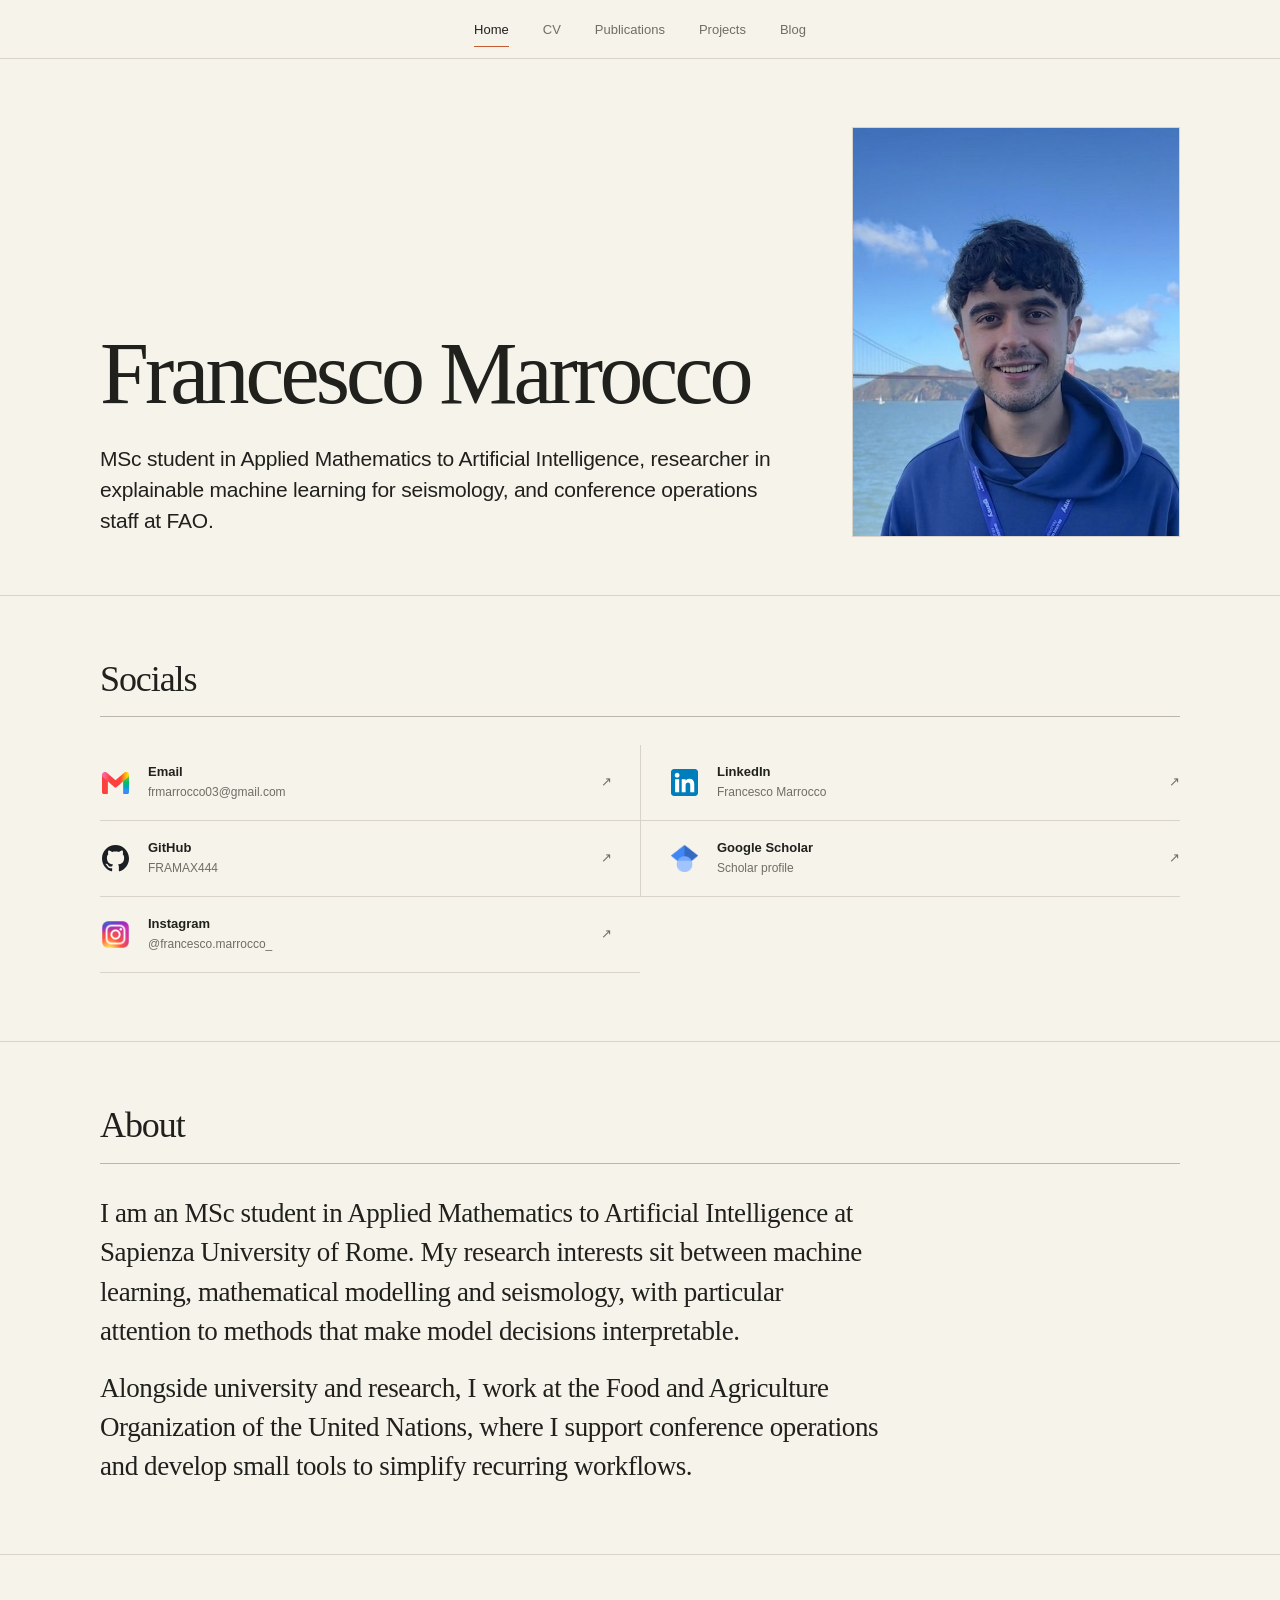
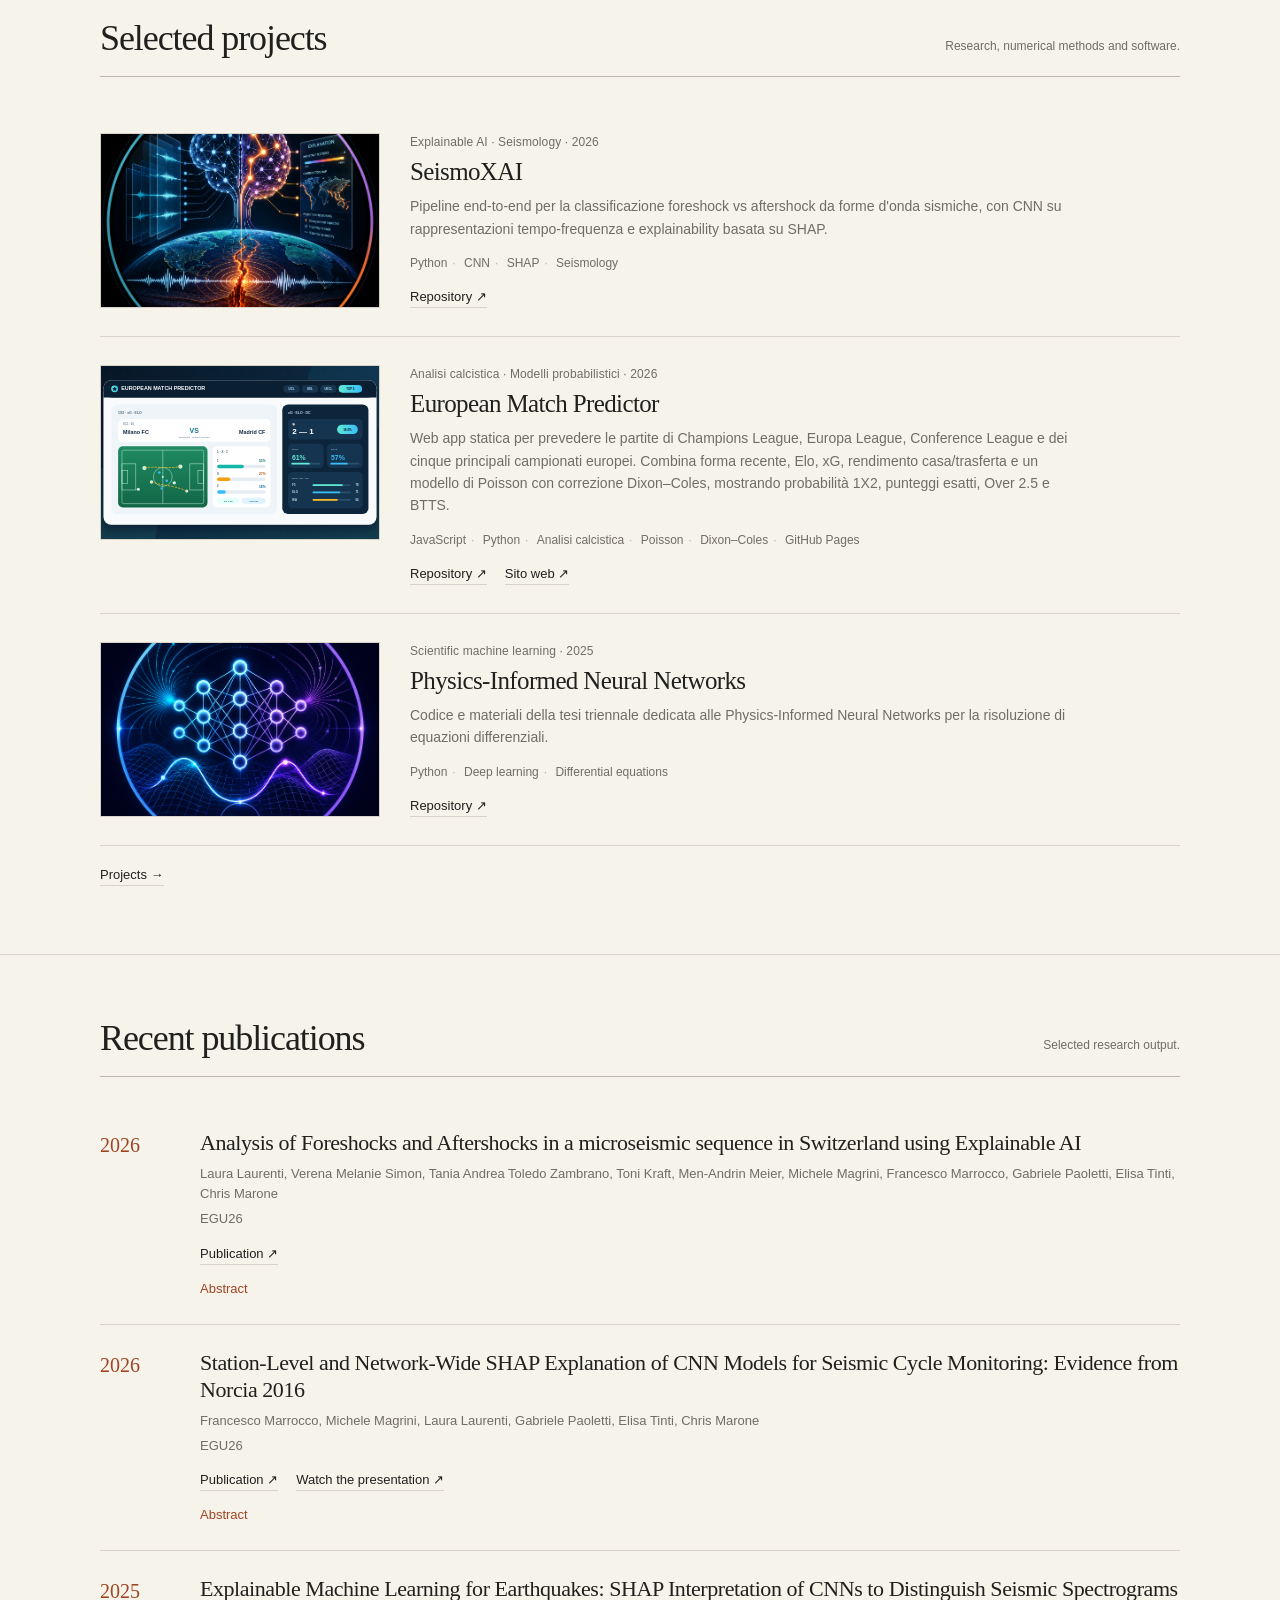
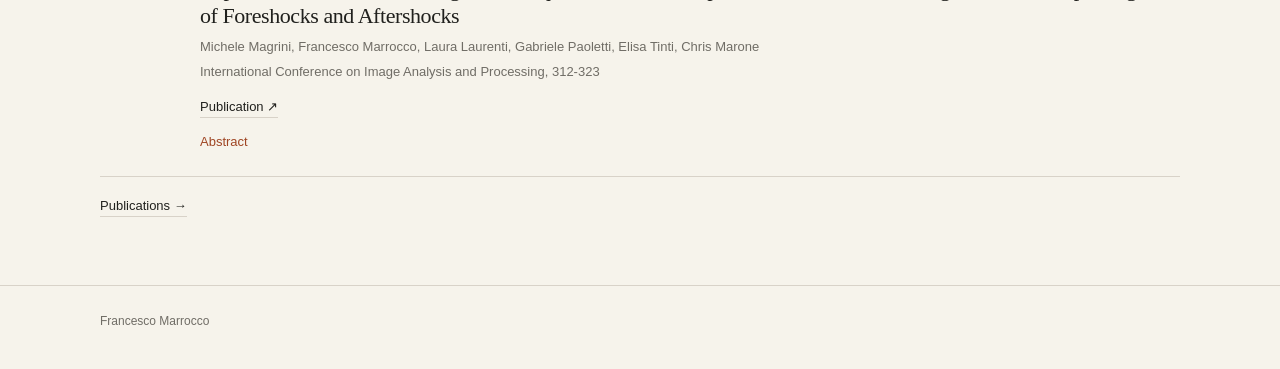
==== index.html @ abfa340c "bump portfolio assets for mobile polish" ====
<!doctype html>
<html lang="en">
<head>
  <meta charset="utf-8">
  <meta name="viewport" content="width=device-width, initial-scale=1">
  <meta name="theme-color" content="#f6f3eb">
  <meta name="color-scheme" content="light">
  <meta name="description" content="Francesco Marrocco — applied mathematics, explainable machine learning, seismology, FAO and selected work.">
  <title>Francesco Marrocco — Home</title>
  <link rel="icon" type="image/svg+xml" href="favicon.svg">
  <link rel="stylesheet" href="assets/portfolio.css?v=20260811-5">
  <script src="assets/portfolio.js?v=20260811-5" defer></script>
</head>
<body data-page="home">
  <a class="skip-link" href="#main">Skip to content</a>
  <div id="site-header"></div>
  <main id="main" class="site-main"></main>
  <div id="site-footer"></div>
  <div id="modal-root"></div>
</body>
</html>
---- assets/portfolio.css ----
:root {
  --paper: #f6f3eb;
  --paper-2: #fbf9f4;
  --ink: #20201d;
  --muted: #706d66;
  --line: #d8d2c8;
  --line-strong: #bdb6aa;
  --rust: #c65d32;
  --rust-dark: #9f4523;
  --max: 1080px;
  --narrow: 860px;
  --header: 58px;
}

* { box-sizing: border-box; }

html {
  scroll-behavior: smooth;
  -webkit-text-size-adjust: 100%;
}

body {
  margin: 0;
  min-width: 0;
  overflow-x: hidden;
  background: var(--paper);
  color: var(--ink);
  font-family: Arial, Helvetica, sans-serif;
  font-size: 16px;
  line-height: 1.6;
  -webkit-font-smoothing: antialiased;
  text-rendering: optimizeLegibility;
}

body.modal-open { overflow: hidden; }

::selection {
  background: var(--rust);
  color: #fff;
}

img {
  display: block;
  max-width: 100%;
}

a { color: inherit; }

button,
summary { font: inherit; }

button { color: inherit; }

a:focus-visible,
button:focus-visible,
summary:focus-visible {
  outline: 2px solid var(--rust);
  outline-offset: 4px;
}

.skip-link {
  position: fixed;
  left: 16px;
  top: 10px;
  z-index: 500;
  transform: translateY(-160%);
  background: var(--ink);
  color: #fff;
  padding: 8px 12px;
  text-decoration: none;
}

.skip-link:focus { transform: none; }

.container {
  width: min(var(--max), calc(100% - 48px));
  margin: 0 auto;
}

.narrow {
  width: min(var(--narrow), calc(100% - 48px));
  margin: 0 auto;
}

.site-header {
  position: sticky;
  top: 0;
  z-index: 100;
  min-height: var(--header);
  background: color-mix(in srgb, var(--paper) 95%, transparent);
  border-bottom: 1px solid var(--line);
  backdrop-filter: blur(10px);
  -webkit-backdrop-filter: blur(10px);
}

.nav-shell {
  min-height: var(--header);
  display: flex;
  align-items: center;
  justify-content: center;
}

.nav-tabs {
  display: flex;
  align-items: stretch;
  justify-content: center;
  gap: clamp(18px, 4vw, 34px);
  width: 100%;
  overflow-x: auto;
  scrollbar-width: none;
  -webkit-overflow-scrolling: touch;
  scroll-snap-type: x proximity;
}

.nav-tabs::-webkit-scrollbar { display: none; }

.nav-link {
  position: relative;
  flex: 0 0 auto;
  min-height: var(--header);
  display: flex;
  align-items: center;
  padding: 1px 0 0;
  color: var(--muted);
  text-decoration: none;
  font-size: 13px;
  line-height: 1;
  scroll-snap-align: center;
}

.nav-link::after {
  content: "";
  position: absolute;
  left: 0;
  right: 100%;
  bottom: 11px;
  height: 1px;
  background: var(--rust);
  transition: right .18s ease;
}

.nav-link:hover,
.nav-link.active { color: var(--ink); }

.nav-link:hover::after,
.nav-link.active::after { right: 0; }

.site-main { min-height: calc(100vh - var(--header)); }

.page-intro {
  padding: 56px 0 30px;
  border-bottom: 1px solid var(--line);
}

.page-intro h1,
.hero h1,
.blog-post h1 {
  margin: 0;
  font-family: Georgia, "Times New Roman", serif;
  font-weight: 400;
  letter-spacing: -.045em;
  line-height: 1;
}

.page-intro h1 { font-size: clamp(38px, 6vw, 58px); }

.page-intro p {
  margin: 12px 0 0;
  max-width: 620px;
  color: var(--muted);
  font-size: 14px;
}

.content-section {
  padding: 52px 0;
  border-bottom: 1px solid var(--line);
}

.section-head {
  margin-bottom: 24px;
}

.section-head h2,
.cv-section-head h2 {
  margin: 0;
  font-size: 15px;
  line-height: 1.3;
  font-weight: 700;
}

.section-head p {
  margin: 6px 0 0;
  max-width: 560px;
  color: var(--muted);
  font-size: 12px;
}

.hero {
  padding: 68px 0 58px;
  border-bottom: 1px solid var(--line);
}

.hero-grid {
  display: grid;
  grid-template-columns: minmax(0, 1.35fr) minmax(220px, .65fr);
  align-items: end;
  gap: 72px;
}

.hero-copy { max-width: 710px; }

.hero h1 { font-size: clamp(52px, 8vw, 88px); }

.hero-role {
  margin: 25px 0 0;
  max-width: 720px;
  color: var(--ink);
  font-size: clamp(17px, 2vw, 21px);
  line-height: 1.48;
  letter-spacing: -.01em;
}

.hero-photo-wrap {
  display: flex;
  align-items: flex-end;
  align-self: stretch;
}

.hero-photo {
  width: 100%;
  max-height: 460px;
  aspect-ratio: 4 / 5;
  object-fit: cover;
  object-position: center;
  border: 1px solid var(--line);
}

.home-section {
  padding: 64px 0 68px;
}

.home-section .section-head {
  display: grid;
  grid-template-columns: minmax(0, 1fr) auto;
  align-items: end;
  gap: 24px;
  margin-bottom: 28px;
  padding-bottom: 18px;
  border-bottom: 1px solid var(--line-strong);
}

.home-section .section-head h2 {
  font-family: Georgia, "Times New Roman", serif;
  font-size: clamp(27px, 3.5vw, 36px);
  line-height: 1.08;
  font-weight: 400;
  letter-spacing: -.03em;
}

.home-section .section-head p {
  max-width: 360px;
  margin: 0 0 2px;
  text-align: right;
  font-size: 12px;
}

.home-section .social-grid,
.home-section .project-list,
.home-section .pub-list {
  border-top: 0;
}

.social-grid {
  display: grid;
  grid-template-columns: repeat(2, minmax(0, 1fr));
  border-top: 1px solid var(--line);
}

.social-row {
  min-height: 76px;
  display: grid;
  grid-template-columns: 34px minmax(0, 1fr) auto;
  align-items: center;
  gap: 14px;
  padding: 14px 0;
  text-decoration: none;
  border-bottom: 1px solid var(--line);
}

.social-row:nth-child(odd) { padding-right: 28px; }

.social-row:nth-child(even) {
  padding-left: 28px;
  border-left: 1px solid var(--line);
}

.social-row:hover .social-copy strong,
.social-row:hover .social-arrow {
  color: var(--rust-dark);
}

.social-icon {
  width: 30px;
  height: 30px;
  display: grid;
  place-items: center;
}

.social-icon img {
  max-width: 27px;
  max-height: 27px;
  object-fit: contain;
}

.social-copy { min-width: 0; }

.social-copy strong {
  display: block;
  font-size: 13px;
  line-height: 1.25;
}

.social-copy span {
  display: block;
  margin-top: 3px;
  color: var(--muted);
  font-size: 12px;
  overflow-wrap: anywhere;
}

.social-arrow,
.external-arrow,
.cv-entry-action {
  font-family: Arial, Helvetica, sans-serif;
  font-variant-emoji: text;
}

.social-arrow {
  color: var(--muted);
  font-size: 13px;
}

.about-copy {
  max-width: 780px;
  padding-top: 2px;
}

.about-copy p {
  margin: 0 0 18px;
  font-family: Georgia, "Times New Roman", serif;
  font-size: clamp(20px, 2.45vw, 27px);
  line-height: 1.45;
  letter-spacing: -.015em;
}

.about-copy p:last-child { margin-bottom: 0; }

.project-list,
.pub-list {
  border-top: 1px solid var(--line);
}

.project-row {
  display: grid;
  grid-template-columns: 280px minmax(0, 1fr);
  gap: 30px;
  padding: 28px 0;
  border-bottom: 1px solid var(--line);
}

.project-row[hidden],
.blog-row[hidden] { display: none; }

.project-media {
  aspect-ratio: 16 / 10;
  overflow: hidden;
  background: var(--paper-2);
  border: 1px solid var(--line);
}

.project-media img {
  width: 100%;
  height: 100%;
  object-fit: cover;
  transition: transform .2s ease;
}

.project-row:hover .project-media img { transform: scale(1.012); }

.project-meta,
.cv-meta,
.modal-meta,
.blog-date,
.blog-post-meta {
  color: var(--muted);
  font-size: 12px;
  letter-spacing: .01em;
}

.project-row h3 {
  margin: 5px 0 8px;
  font-family: Georgia, "Times New Roman", serif;
  font-size: 25px;
  line-height: 1.2;
  font-weight: 400;
  letter-spacing: -.025em;
}

.project-row p {
  margin: 0;
  max-width: 660px;
  color: var(--muted);
  font-size: 14px;
}

.tag-line {
  display: flex;
  flex-wrap: wrap;
  margin-top: 14px;
  color: var(--muted);
  font-size: 12px;
}

.tag-line span + span::before {
  content: " · ";
  padding: 0 5px;
  color: var(--line-strong);
}

.row-links {
  display: flex;
  flex-wrap: wrap;
  gap: 12px 18px;
  margin-top: 15px;
}

.section-more { margin-top: 20px; }

.text-link {
  color: var(--ink);
  text-decoration: none;
  font-size: 13px;
  line-height: 1.45;
  border-bottom: 1px solid var(--line);
}

.text-link:hover {
  color: var(--rust-dark);
  border-color: var(--rust);
}

.filter-bar {
  display: flex;
  flex-wrap: wrap;
  gap: 16px;
  margin: 0 0 36px;
  padding-bottom: 12px;
  border-bottom: 1px solid var(--line);
}

.filter-btn,
.blog-filter-btn {
  border: 0;
  background: transparent;
  padding: 0 0 4px;
  color: var(--muted);
  font-size: 13px;
  cursor: pointer;
  border-bottom: 1px solid transparent;
}

.filter-btn:hover,
.filter-btn.active,
.blog-filter-btn:hover,
.blog-filter-btn.active {
  color: var(--ink);
  border-color: var(--rust);
}

.cv-page { padding: 4px 0 68px; }

.cv-section { margin-top: 46px; }

.cv-section[hidden] { display: none; }

.cv-section-head { margin-bottom: 16px; }

.cv-list { border-top: 1px solid var(--line); }

.cv-institution-group {
  position: relative;
  padding: 6px 0 2px;
  border-bottom: 1px solid var(--line);
}

.cv-institution-group:last-child { border-bottom: 0; }

.cv-institution-group + .cv-institution-group { margin-top: 13px; }

.cv-institution-group.connected::before {
  content: "";
  position: absolute;
  left: 25px;
  top: 57px;
  bottom: 28px;
  width: 1px;
  background: var(--line-strong);
  pointer-events: none;
}

.cv-entry-trigger {
  position: relative;
  z-index: 1;
  width: 100%;
  display: grid;
  grid-template-columns: 52px minmax(0, 1fr) 20px;
  gap: 20px;
  align-items: start;
  border: 0;
  background: transparent;
  padding: 17px 0 19px;
  text-align: left;
  cursor: pointer;
  border-radius: 0;
  -webkit-appearance: none;
}

.cv-entry-trigger + .cv-entry-trigger {
  border-top: 1px solid color-mix(in srgb, var(--line) 72%, transparent);
}

.cv-entry-trigger:hover {
  background: color-mix(in srgb, var(--paper-2) 70%, transparent);
}

.cv-entry-trigger:hover .cv-title,
.cv-entry-trigger:hover .cv-entry-action {
  color: var(--rust-dark);
}

.cv-marker {
  min-height: 52px;
  position: relative;
  display: grid;
  place-items: center;
}

.cv-logo,
.cv-logo-placeholder {
  position: relative;
  z-index: 2;
  width: 52px;
  height: 52px;
  background: var(--paper);
  border: 1px solid var(--line);
}

.cv-logo {
  padding: 6px;
  object-fit: contain;
}

.cv-logo-placeholder {
  display: grid;
  place-items: center;
  color: var(--muted);
  font-family: Georgia, "Times New Roman", serif;
  font-size: 18px;
}

.cv-dot {
  position: relative;
  z-index: 2;
  width: 9px;
  height: 9px;
  margin-top: 10px;
  border-radius: 50%;
  border: 2px solid var(--line-strong);
  background: var(--paper);
}

.cv-entry-copy {
  display: block;
  min-width: 0;
}

.cv-title,
.cv-org,
.cv-location,
.cv-grade,
.cv-preview {
  display: block;
}

.cv-title {
  margin-top: 3px;
  font-size: 18px;
  font-weight: 700;
  line-height: 1.25;
  letter-spacing: -.02em;
}

.cv-org {
  margin-top: 3px;
  font-size: 14px;
}

.cv-location {
  margin-top: 2px;
  color: var(--muted);
  font-size: 12px;
}

.cv-grade {
  margin-top: 5px;
  color: var(--rust-dark);
  font-size: 12px;
}

.cv-preview {
  margin-top: 10px;
  max-width: 650px;
  color: var(--muted);
  font-size: 13px;
  line-height: 1.55;
}

.cv-entry-action {
  padding-top: 21px;
  color: var(--muted);
  font-size: 13px;
}

.language-list { border-top: 1px solid var(--line); }

.language-row {
  display: grid;
  grid-template-columns: 40px minmax(0, 1fr) auto;
  gap: 16px;
  align-items: center;
  padding: 14px 0;
  border-bottom: 1px solid var(--line);
}

.language-row img {
  width: 34px;
  height: 26px;
  object-fit: cover;
  border: 1px solid var(--line);
}

.language-row strong { font-size: 14px; }

.language-row > span:last-child {
  color: var(--muted);
  font-size: 13px;
}

.modal-backdrop {
  position: fixed;
  inset: 0;
  z-index: 400;
  display: grid;
  place-items: center;
  padding: 28px;
  background: rgba(32, 32, 29, .42);
  overflow-y: auto;
  overscroll-behavior: contain;
}

.modal-sheet {
  width: min(820px, 100%);
  max-height: min(88vh, 920px);
  max-height: min(88dvh, 920px);
  overflow-y: auto;
  overscroll-behavior: contain;
  background: var(--paper);
  border: 1px solid var(--line-strong);
  box-shadow: 0 24px 70px rgba(32, 32, 29, .18);
}

.modal-header {
  position: sticky;
  top: 0;
  z-index: 2;
  display: grid;
  grid-template-columns: minmax(0, 1fr) auto;
  gap: 24px;
  padding: 26px 30px 22px;
  background: color-mix(in srgb, var(--paper) 96%, transparent);
  border-bottom: 1px solid var(--line);
  backdrop-filter: blur(8px);
  -webkit-backdrop-filter: blur(8px);
}

.modal-header h2 {
  margin: 5px 0 2px;
  font-family: Georgia, "Times New Roman", serif;
  font-size: clamp(27px, 4vw, 39px);
  font-weight: 400;
  line-height: 1.08;
  letter-spacing: -.035em;
}

.modal-header p {
  margin: 4px 0 0;
  color: var(--muted);
  font-size: 13px;
}

.modal-grade {
  display: inline-block;
  margin-top: 7px;
  color: var(--rust-dark);
  font-size: 12px;
}

.modal-close {
  width: 38px;
  height: 38px;
  border: 1px solid var(--line);
  background: transparent;
  cursor: pointer;
  font-size: 21px;
  line-height: 1;
}

.modal-close:hover {
  color: var(--rust-dark);
  border-color: var(--rust);
}

.modal-content { padding: 8px 30px 34px; }

.modal-lede {
  margin: 20px 0 0;
  font-family: Georgia, "Times New Roman", serif;
  font-size: 20px;
  line-height: 1.45;
}

.modal-block {
  padding: 22px 0;
  border-bottom: 1px solid var(--line);
}

.modal-block:last-child { border-bottom: 0; }

.modal-block h3 {
  margin: 0 0 12px;
  font-size: 13px;
}

.modal-notes {
  margin: 0;
  padding-left: 20px;
}

.modal-notes li {
  color: var(--muted);
  font-size: 14px;
}

.modal-notes li + li { margin-top: 9px; }

.honour-list { border-top: 1px solid var(--line); }

.honour-row {
  display: grid;
  grid-template-columns: minmax(0, 1fr) auto;
  gap: 18px;
  padding: 12px 0;
  border-bottom: 1px solid var(--line);
}

.honour-row strong { font-size: 13px; }

.honour-row span {
  color: var(--muted);
  font-size: 12px;
}

.honour-row p {
  margin: 5px 0 0;
  color: var(--muted);
  font-size: 13px;
}

.coursework > summary {
  cursor: pointer;
  list-style: none;
  color: var(--rust-dark);
  font-size: 13px;
}

.coursework > summary::-webkit-details-marker { display: none; }

.course-list {
  margin-top: 14px;
  border-top: 1px solid var(--line);
}

.course-row {
  display: grid;
  grid-template-columns: minmax(0, 1fr) 120px 72px;
  gap: 16px;
  padding: 10px 0;
  border-bottom: 1px solid var(--line);
  font-size: 13px;
}

.course-grade,
.course-credits {
  color: var(--muted);
  text-align: right;
}

.course-repos {
  grid-column: 1 / -1;
  display: flex;
  flex-wrap: wrap;
  gap: 10px;
}

.cv-gallery {
  display: grid;
  grid-template-columns: repeat(4, minmax(0, 1fr));
  gap: 8px;
}

.cv-gallery a {
  aspect-ratio: 4 / 3;
  overflow: hidden;
  border: 1px solid var(--line);
}

.cv-gallery img {
  width: 100%;
  height: 100%;
  object-fit: cover;
}

.pub-row {
  display: grid;
  grid-template-columns: 76px minmax(0, 1fr);
  gap: 24px;
  padding: 24px 0;
  border-bottom: 1px solid var(--line);
}

.pub-year {
  color: var(--rust-dark);
  font-family: Georgia, "Times New Roman", serif;
  font-size: 20px;
}

.pub-row h3 {
  margin: 0 0 8px;
  font-family: Georgia, "Times New Roman", serif;
  font-size: 22px;
  font-weight: 400;
  line-height: 1.23;
  letter-spacing: -.02em;
}

.pub-authors,
.pub-venue {
  color: var(--muted);
  font-size: 13px;
}

.pub-venue { margin-top: 4px; }

.pub-details { margin-top: 14px; }

.pub-details summary {
  cursor: pointer;
  list-style: none;
  color: var(--rust-dark);
  font-size: 13px;
}

.pub-details summary::-webkit-details-marker { display: none; }

.pub-details p {
  margin: 12px 0 0;
  max-width: 760px;
  color: var(--muted);
  font-size: 14px;
  white-space: pre-line;
}

.blog-index { padding: 42px 0 68px; }

.blog-layout {
  display: grid;
  grid-template-columns: 170px minmax(0, 1fr);
  gap: 54px;
  align-items: start;
}

.blog-filter {
  position: sticky;
  top: calc(var(--header) + 24px);
  display: flex;
  flex-direction: column;
  align-items: flex-start;
  gap: 9px;
}

.blog-filter-title {
  margin-bottom: 6px;
  font-size: 12px;
  font-weight: 700;
}

.blog-list { border-top: 1px solid var(--line); }

.blog-row { border-bottom: 1px solid var(--line); }

.blog-row-link {
  display: grid;
  grid-template-columns: 120px minmax(0, 1fr);
  gap: 24px;
  padding: 24px 0 26px;
  text-decoration: none;
}

.blog-row-link:hover h2,
.blog-row-link:hover .blog-read {
  color: var(--rust-dark);
}

.blog-tags {
  display: flex;
  flex-wrap: wrap;
  gap: 6px 11px;
  margin-bottom: 7px;
  color: var(--rust-dark);
  font-size: 11px;
  text-transform: uppercase;
  letter-spacing: .055em;
}

.blog-row h2 {
  margin: 0;
  font-family: Georgia, "Times New Roman", serif;
  font-size: clamp(23px, 3vw, 30px);
  font-weight: 400;
  line-height: 1.2;
  letter-spacing: -.025em;
}

.blog-row p {
  margin: 10px 0 0;
  max-width: 670px;
  color: var(--muted);
  font-size: 14px;
}

.blog-read {
  display: inline-block;
  margin-top: 13px;
  font-size: 12px;
}

.blog-post { padding: 54px 0 78px; }

.blog-back {
  display: inline-block;
  margin-bottom: 42px;
}

.blog-post-meta { margin-bottom: 8px; }

.blog-post h1 {
  max-width: 780px;
  font-size: clamp(42px, 7vw, 66px);
}

.blog-post-lede {
  margin: 22px 0 0;
  max-width: 720px;
  color: var(--muted);
  font-family: Georgia, "Times New Roman", serif;
  font-size: clamp(19px, 2.4vw, 25px);
  line-height: 1.48;
}

.blog-body {
  max-width: 700px;
  margin-top: 42px;
}

.blog-body p {
  margin: 0 0 20px;
  font-size: 16px;
  line-height: 1.72;
}

.blog-body h2 {
  margin: 40px 0 14px;
  font-size: 18px;
  line-height: 1.3;
}

.blog-body blockquote {
  margin: 28px 0;
  padding-left: 18px;
  border-left: 2px solid var(--rust);
  color: var(--muted);
  font-family: Georgia, "Times New Roman", serif;
  font-size: 19px;
}

.blog-body figure { margin: 34px 0; }

.blog-body figure img {
  width: 100%;
  border: 1px solid var(--line);
}

.blog-body figcaption {
  margin-top: 7px;
  color: var(--muted);
  font-size: 12px;
}

.post-link {
  display: flex;
  flex-direction: column;
  gap: 5px;
  padding: 16px 0;
  border-block: 1px solid var(--line);
}

.post-link > span {
  color: var(--muted);
  font-size: 12px;
}

.site-footer {
  padding: 26px 0 calc(38px + env(safe-area-inset-bottom));
}

.footer-row {
  color: var(--muted);
  font-size: 12px;
}

.empty-state {
  padding: 48px 0;
  color: var(--muted);
  font-size: 14px;
}

@media (max-width: 800px) {
  :root { --header: 56px; }

  .container,
  .narrow {
    width: min(100% - 32px, var(--max));
  }

  .nav-shell { width: 100%; }

  .nav-tabs {
    justify-content: flex-start;
    gap: 24px;
    padding-left: max(16px, env(safe-area-inset-left));
    padding-right: max(16px, env(safe-area-inset-right));
    scroll-padding-inline: 16px;
  }

  .hero { padding: 48px 0 40px; }

  .hero-grid {
    grid-template-columns: 1fr;
    gap: 34px;
  }

  .hero-copy { max-width: 760px; }

  .hero-photo-wrap { width: min(100%, 300px); }

  .content-section { padding: 42px 0; }

  .home-section { padding: 48px 0 52px; }

  .home-section .section-head {
    grid-template-columns: 1fr;
    gap: 7px;
    margin-bottom: 24px;
    padding-bottom: 15px;
  }

  .home-section .section-head p { text-align: left; }

  .social-grid { grid-template-columns: 1fr; }

  .social-row:nth-child(odd),
  .social-row:nth-child(even) {
    padding-left: 0;
    padding-right: 0;
    border-left: 0;
  }

  .project-row {
    grid-template-columns: 1fr;
    gap: 18px;
  }

  .project-media { width: min(100%, 480px); }

  .blog-layout {
    grid-template-columns: 1fr;
    gap: 26px;
  }

  .blog-filter {
    position: static;
    display: flex;
    flex-direction: row;
    flex-wrap: nowrap;
    align-items: center;
    gap: 10px;
    width: 100%;
    overflow-x: auto;
    padding: 0 0 12px;
    border-bottom: 1px solid var(--line);
    scrollbar-width: none;
    -webkit-overflow-scrolling: touch;
  }

  .blog-filter::-webkit-scrollbar { display: none; }

  .blog-filter-title {
    flex: 0 0 auto;
    margin: 0 6px 0 0;
  }

  .blog-filter-btn {
    flex: 0 0 auto;
    min-height: 36px;
    padding: 7px 0 4px;
  }

  .blog-row-link { grid-template-columns: 100px minmax(0, 1fr); }

  .page-intro { padding: 42px 0 25px; }
}

@media (max-width: 560px) {
  .container,
  .narrow {
    width: calc(100% - 28px);
  }

  .nav-tabs { gap: 22px; }

  .nav-link {
    min-height: 54px;
    font-size: 12px;
  }

  .nav-link::after { bottom: 9px; }

  .hero { padding: 40px 0 36px; }

  .hero h1 {
    font-size: clamp(44px, 14vw, 52px);
    line-height: .96;
  }

  .hero-role {
    margin-top: 20px;
    font-size: 17px;
    line-height: 1.5;
  }

  .hero-photo-wrap { width: min(76vw, 270px); }

  .home-section { padding: 44px 0 48px; }

  .home-section .section-head {
    margin-bottom: 21px;
    padding-bottom: 13px;
  }

  .home-section .section-head h2 { font-size: 28px; }

  .home-section .section-head p {
    font-size: 12px;
    line-height: 1.45;
  }

  .social-row {
    min-height: 70px;
    grid-template-columns: 32px minmax(0, 1fr) 18px;
    gap: 12px;
  }

  .social-icon {
    width: 28px;
    height: 28px;
  }

  .social-icon img {
    max-width: 25px;
    max-height: 25px;
  }

  .social-copy strong { font-size: 14px; }

  .social-copy span {
    font-size: 12px;
    line-height: 1.35;
  }

  .social-arrow,
  .external-arrow,
  .cv-entry-action {
    font-family: Arial, Helvetica, sans-serif !important;
    font-variant-emoji: text;
  }

  .about-copy p {
    font-size: 20px;
    line-height: 1.48;
  }

  .page-intro h1 { font-size: 38px; }

  .page-intro p {
    font-size: 13px;
    line-height: 1.5;
  }

  .filter-bar {
    flex-wrap: nowrap;
    gap: 18px;
    overflow-x: auto;
    margin-bottom: 28px;
    padding: 0 0 11px;
    scrollbar-width: none;
    -webkit-overflow-scrolling: touch;
  }

  .filter-bar::-webkit-scrollbar { display: none; }

  .filter-btn {
    flex: 0 0 auto;
    min-height: 36px;
    display: inline-flex;
    align-items: center;
    padding: 6px 0 3px;
  }

  .project-row { padding: 24px 0 27px; }

  .project-media {
    width: 100%;
    max-width: none;
  }

  .project-row h3 { font-size: 23px; }

  .project-row p {
    font-size: 13.5px;
    line-height: 1.6;
  }

  .row-links { gap: 10px 16px; }

  .text-link { font-size: 13px; }

  .cv-section { margin-top: 40px; }

  .cv-section-head h2 { font-size: 16px; }

  .cv-institution-group + .cv-institution-group { margin-top: 10px; }

  .cv-institution-group.connected::before {
    left: 19px;
    top: 50px;
    bottom: 25px;
  }

  .cv-entry-trigger {
    grid-template-columns: 40px minmax(0, 1fr) 16px;
    gap: 14px;
    padding: 15px 0 17px;
  }

  .cv-logo,
  .cv-logo-placeholder {
    width: 40px;
    height: 40px;
  }

  .cv-marker { min-height: 40px; }

  .cv-dot { margin-top: 7px; }

  .cv-title {
    font-size: 16px;
    line-height: 1.3;
  }

  .cv-org { font-size: 13px; }

  .cv-preview {
    margin-top: 8px;
    font-size: 12.5px;
    line-height: 1.5;
    display: -webkit-box;
    -webkit-box-orient: vertical;
    -webkit-line-clamp: 2;
    overflow: hidden;
  }

  .cv-entry-action { padding-top: 17px; }

  .language-row {
    grid-template-columns: 36px minmax(0, 1fr);
    gap: 13px;
  }

  .language-row > span:last-child {
    grid-column: 2;
    margin-top: -5px;
  }

  .modal-backdrop {
    padding: 0;
    align-items: end;
  }

  .modal-sheet {
    width: 100%;
    max-height: 94vh;
    max-height: 94dvh;
    border-left: 0;
    border-right: 0;
    border-bottom: 0;
    box-shadow: 0 -16px 50px rgba(32, 32, 29, .16);
  }

  .modal-header {
    gap: 14px;
    padding: 20px 18px 16px;
  }

  .modal-header h2 { font-size: 29px; }

  .modal-close {
    width: 40px;
    height: 40px;
  }

  .modal-content {
    padding: 4px 18px calc(28px + env(safe-area-inset-bottom));
  }

  .modal-lede { font-size: 18px; }

  .honour-row {
    grid-template-columns: 1fr;
    gap: 3px;
  }

  .course-row {
    grid-template-columns: minmax(0, 1fr) auto;
    gap: 12px;
  }

  .course-credits { display: none; }

  .cv-gallery { grid-template-columns: repeat(2, minmax(0, 1fr)); }

  .pub-row {
    grid-template-columns: 1fr;
    gap: 6px;
    padding: 22px 0 25px;
  }

  .pub-year { font-size: 17px; }

  .pub-row h3 {
    font-size: 21px;
    line-height: 1.28;
  }

  .pub-authors,
  .pub-venue {
    font-size: 12.5px;
    line-height: 1.5;
  }

  .pub-details p {
    font-size: 13.5px;
    line-height: 1.65;
  }

  .blog-index { padding: 30px 0 58px; }

  .blog-layout { gap: 20px; }

  .blog-filter {
    margin-left: -14px;
    width: calc(100% + 28px);
    padding-left: 14px;
    padding-right: 14px;
  }

  .blog-row-link {
    grid-template-columns: 1fr;
    gap: 7px;
    padding: 22px 0 25px;
  }

  .blog-date { font-size: 12px; }

  .blog-tags { margin-bottom: 5px; }

  .blog-row h2 {
    font-size: 25px;
    line-height: 1.2;
  }

  .blog-row p {
    margin-top: 9px;
    font-size: 13.5px;
    line-height: 1.6;
  }

  .blog-read {
    margin-top: 12px;
    font-size: 12.5px;
  }

  .blog-post {
    padding: 38px 0 calc(68px + env(safe-area-inset-bottom));
  }

  .blog-back { margin-bottom: 30px; }

  .blog-post h1 {
    font-size: 39px;
    line-height: 1.02;
  }

  .blog-post-lede {
    margin-top: 18px;
    font-size: 19px;
    line-height: 1.5;
  }

  .blog-body { margin-top: 34px; }

  .blog-body p {
    font-size: 16px;
    line-height: 1.74;
  }

  .blog-body h2 {
    margin-top: 34px;
    font-size: 19px;
  }

  .site-footer { padding-top: 24px; }
}

@media (max-width: 380px) {
  .nav-tabs { gap: 19px; }
  .nav-link { font-size: 11.5px; }
  .hero h1 { font-size: 43px; }
  .home-section .section-head h2 { font-size: 26px; }
  .blog-post h1 { font-size: 36px; }
}

@media (hover: none) {
  .project-row:hover .project-media img { transform: none; }
  .cv-entry-trigger:hover { background: transparent; }
}

@media (prefers-reduced-motion: reduce) {
  *,
  *::before,
  *::after {
    scroll-behavior: auto !important;
    transition: none !important;
  }
}
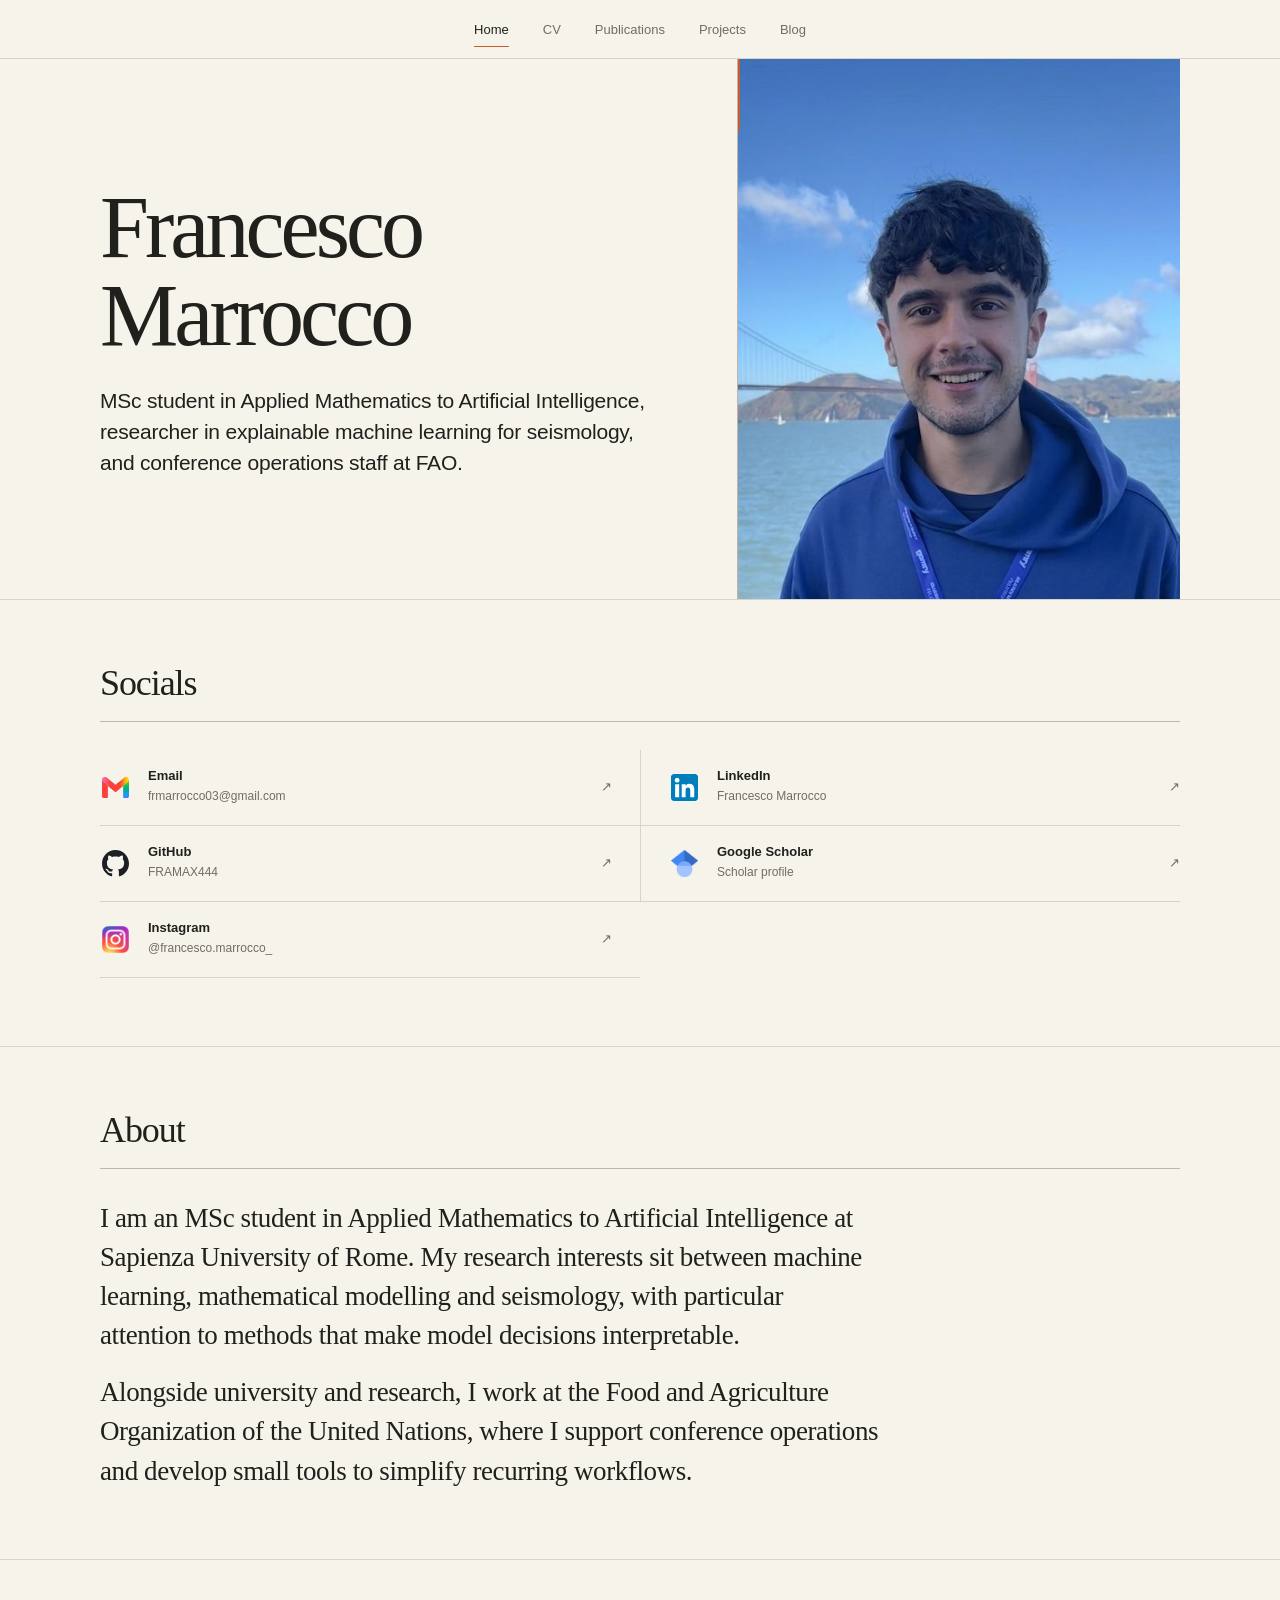
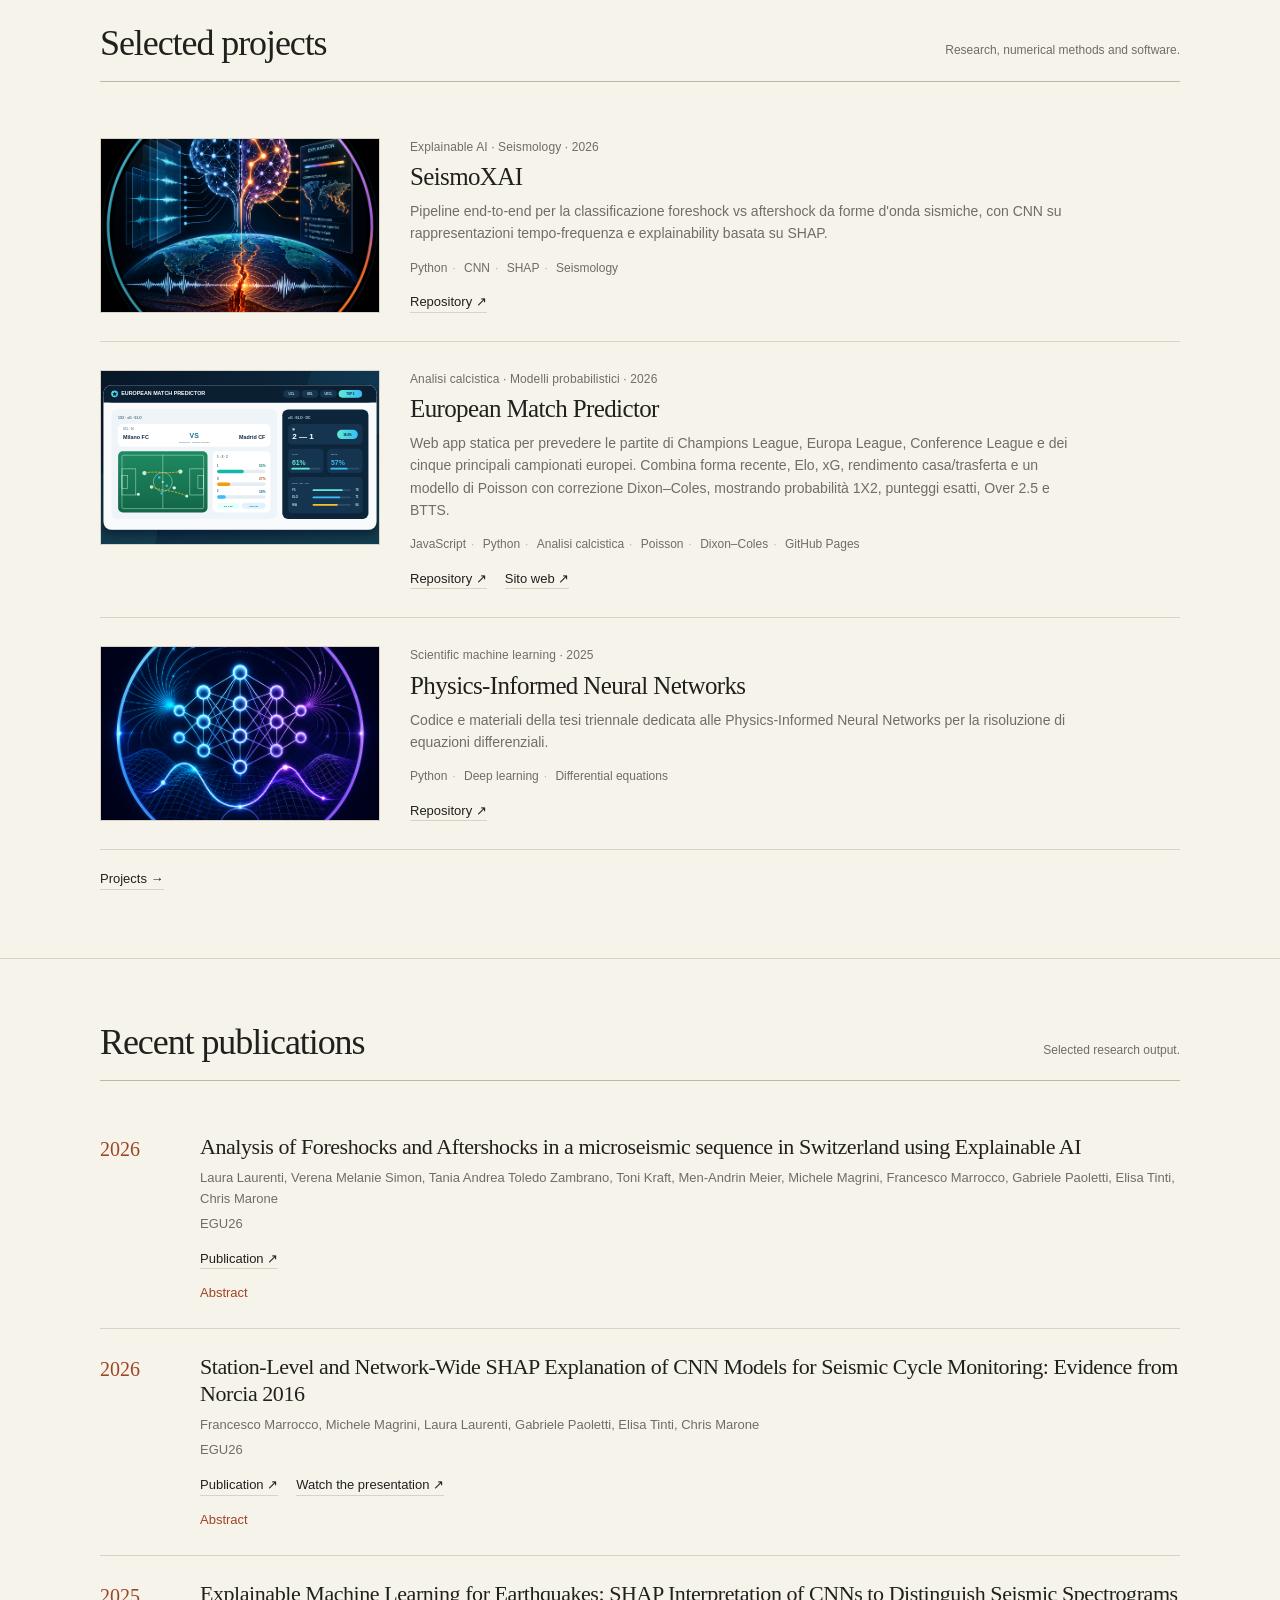
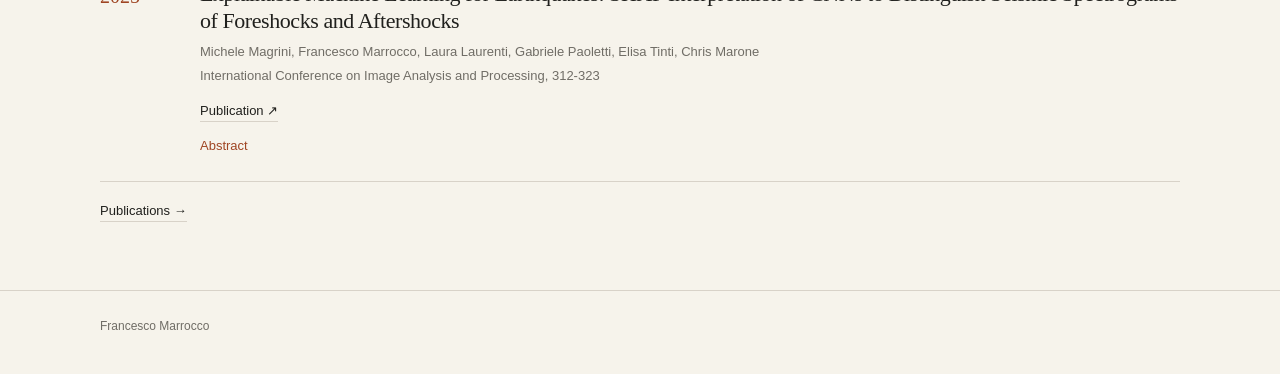
==== commit 0b0ce67c: "activate integrated home portrait layout" ====
--- a/index.html
+++ b/index.html
@@ -9,6 +9,7 @@
   <title>Francesco Marrocco — Home</title>
   <link rel="icon" type="image/svg+xml" href="favicon.svg">
   <link rel="stylesheet" href="assets/portfolio.css?v=20260811-5">
+  <link rel="stylesheet" href="assets/home-portrait.css?v=20260811-1">
   <script src="assets/portfolio.js?v=20260811-5" defer></script>
 </head>
 <body data-page="home">
--- a/assets/home-portrait.css
+++ b/assets/home-portrait.css
@@ -0,0 +1,92 @@
+/* Home-only hero composition: make the portrait part of the layout, not a floating card. */
+
+.hero {
+  padding: 0;
+}
+
+.hero-grid {
+  min-height: 540px;
+  grid-template-columns: minmax(0, 1.18fr) minmax(300px, .82fr);
+  align-items: stretch;
+  gap: 0;
+}
+
+.hero-copy {
+  display: flex;
+  flex-direction: column;
+  justify-content: center;
+  max-width: none;
+  padding: 78px 70px 74px 0;
+}
+
+.hero-photo-wrap {
+  position: relative;
+  align-self: stretch;
+  display: block;
+  min-height: 540px;
+  overflow: hidden;
+  border-left: 1px solid var(--line-strong);
+  background: var(--paper-2);
+}
+
+.hero-photo-wrap::before {
+  content: "";
+  position: absolute;
+  z-index: 2;
+  left: -1px;
+  top: 0;
+  width: 3px;
+  height: 72px;
+  background: var(--rust);
+}
+
+.hero-photo {
+  width: 100%;
+  height: 100%;
+  max-height: none;
+  aspect-ratio: auto;
+  object-fit: cover;
+  object-position: center 24%;
+  border: 0;
+}
+
+@media (max-width: 800px) {
+  .hero-grid {
+    min-height: 0;
+    grid-template-columns: 1fr;
+  }
+
+  .hero-copy {
+    padding: 48px 0 40px;
+  }
+
+  .hero-photo-wrap {
+    width: 100%;
+    min-height: 0;
+    aspect-ratio: 5 / 4;
+    border-left: 0;
+    border-top: 1px solid var(--line-strong);
+  }
+
+  .hero-photo-wrap::before {
+    left: 0;
+    top: -1px;
+    width: 72px;
+    height: 3px;
+  }
+
+  .hero-photo {
+    object-position: center 22%;
+  }
+}
+
+@media (max-width: 560px) {
+  .hero-copy {
+    padding: 40px 0 34px;
+  }
+
+  .hero-photo-wrap {
+    width: 100%;
+    aspect-ratio: 4 / 3;
+  }
+}
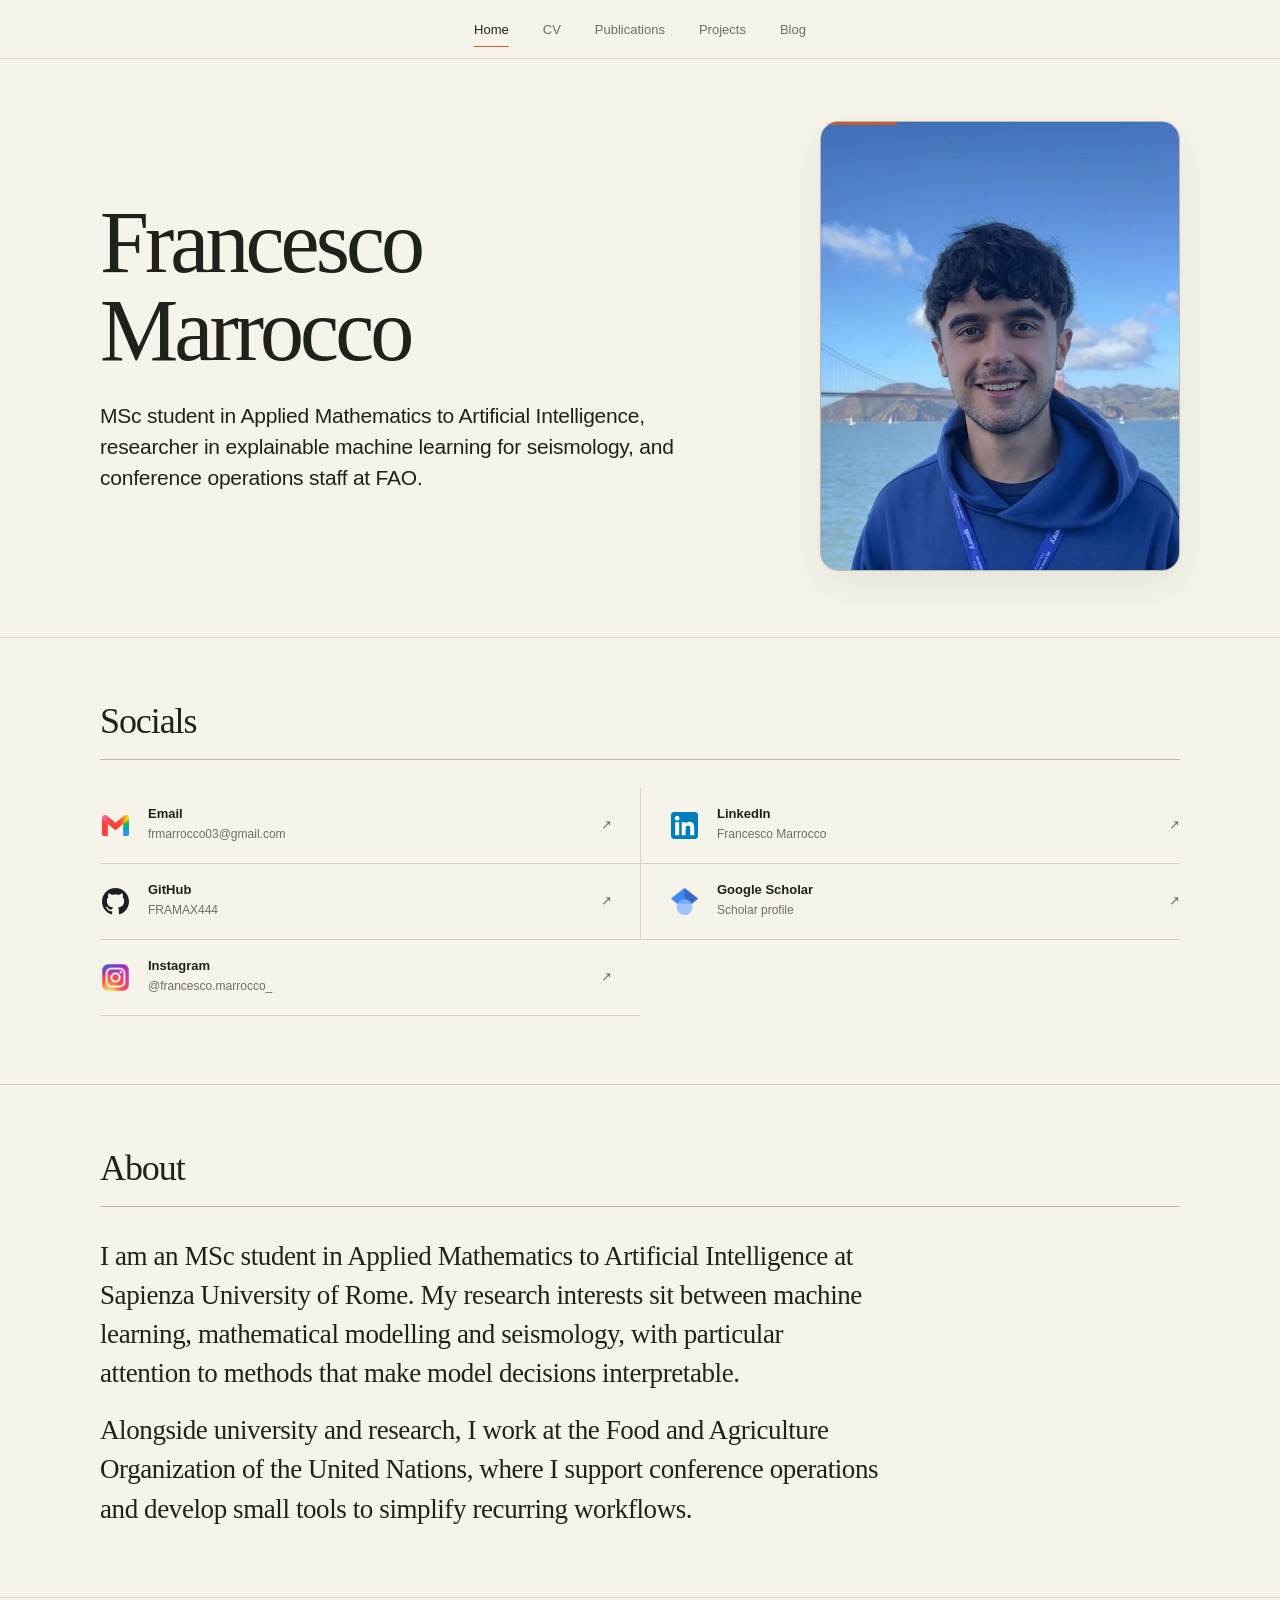
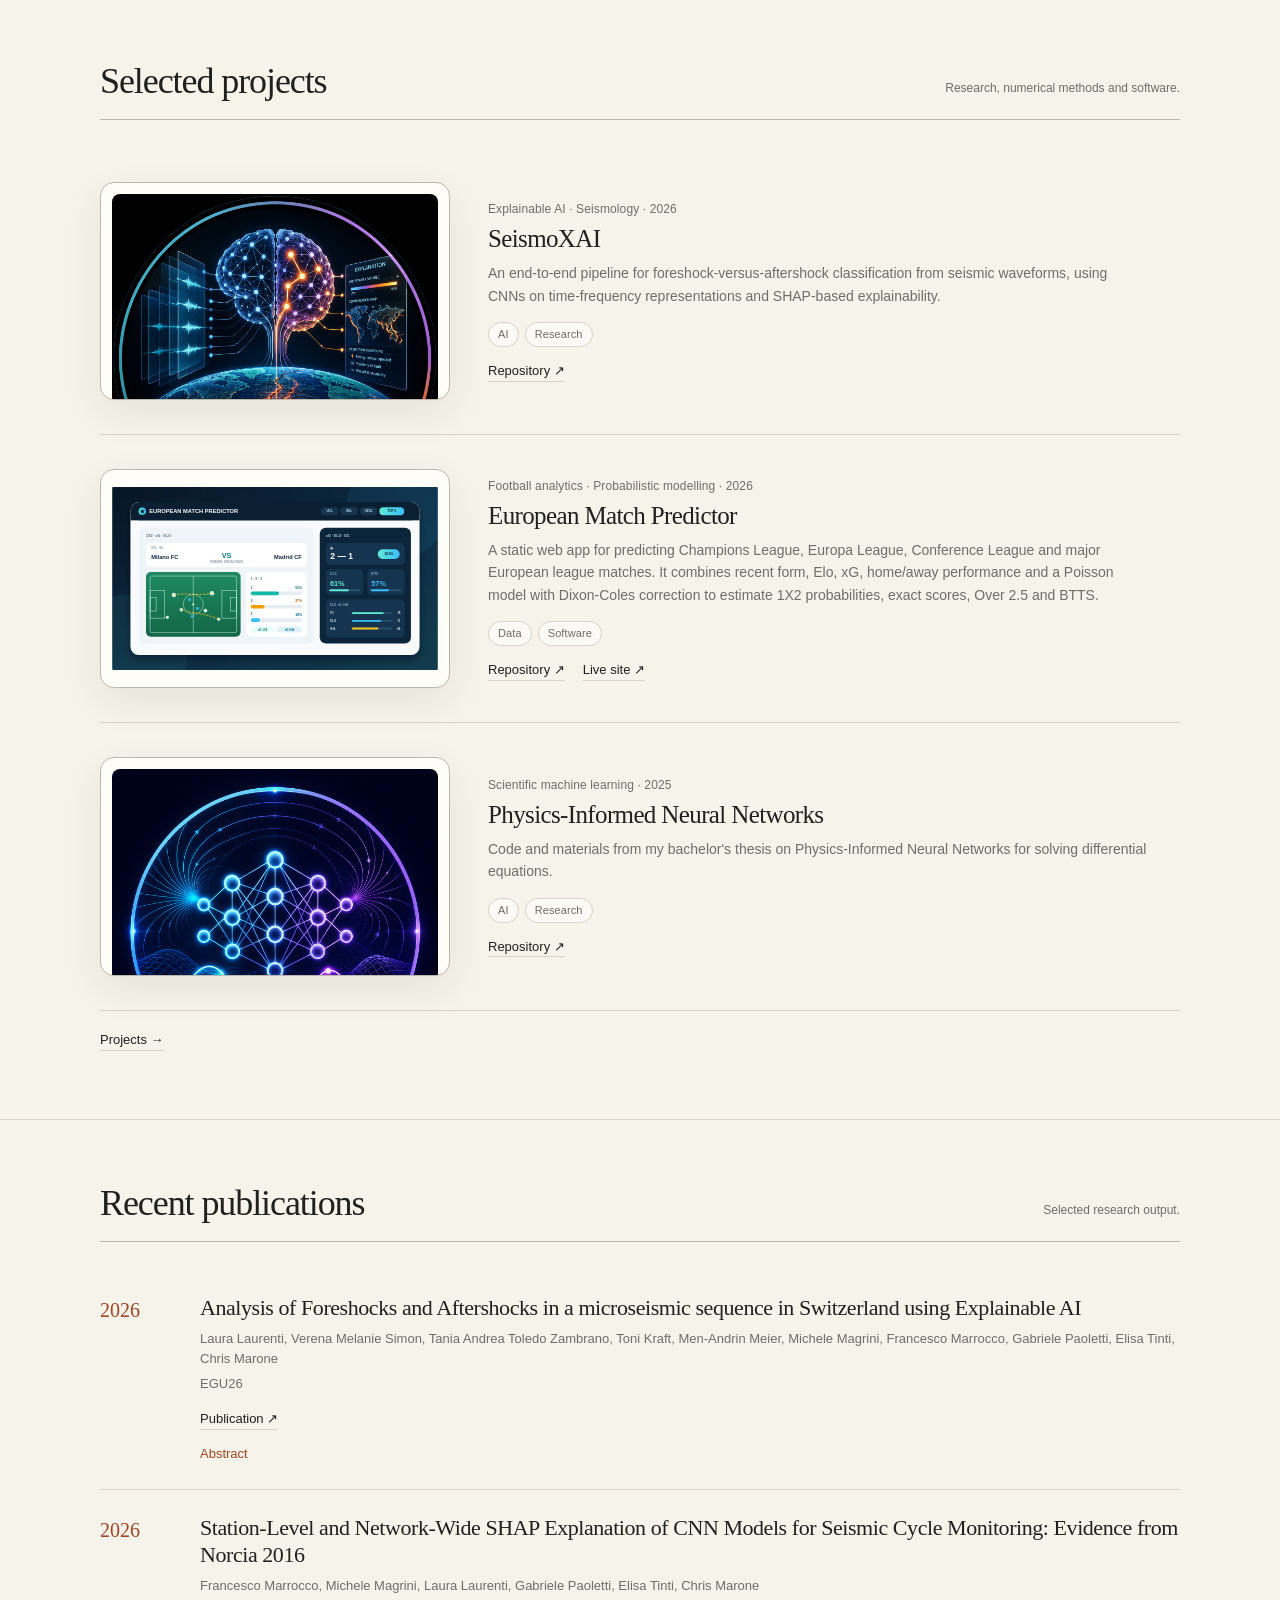
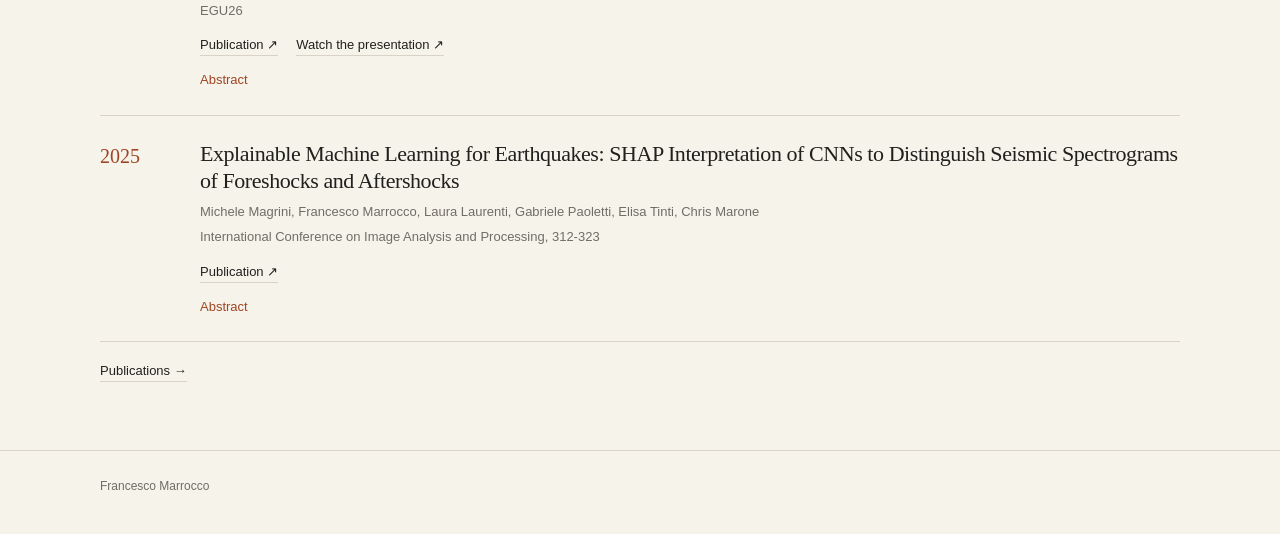
==== commit d3f9b800: "Load visual refresh on home" ====
--- a/index.html
+++ b/index.html
@@ -10,6 +10,7 @@
   <link rel="icon" type="image/svg+xml" href="favicon.svg">
   <link rel="stylesheet" href="assets/portfolio.css?v=20260811-5">
   <link rel="stylesheet" href="assets/home-portrait.css?v=20260811-1">
+  <link rel="stylesheet" href="assets/visual-refresh.css?v=20260812-1">
   <script src="assets/portfolio.js?v=20260811-5" defer></script>
 </head>
 <body data-page="home">
@@ -19,4 +20,4 @@
   <div id="site-footer"></div>
   <div id="modal-root"></div>
 </body>
-</html>
+</html>
--- a/assets/visual-refresh.css
+++ b/assets/visual-refresh.css
@@ -0,0 +1,273 @@
+/* Visual refresh: clearer image treatment and a shared tag language across the site. */
+
+:root {
+  --preview-surface: #fffdf8;
+  --preview-shadow: 0 14px 38px rgba(32, 32, 29, .08);
+  --preview-shadow-hover: 0 18px 46px rgba(32, 32, 29, .12);
+}
+
+/* Home portrait: keep the image present, but avoid the oversized full-bleed crop. */
+.hero {
+  padding: 62px 0 66px;
+}
+
+.hero-grid {
+  min-height: 0;
+  grid-template-columns: minmax(0, 1.2fr) minmax(280px, 360px);
+  align-items: center;
+  gap: clamp(42px, 7vw, 92px);
+}
+
+.hero-copy {
+  max-width: 720px;
+  padding: 0;
+}
+
+.hero-photo-wrap {
+  position: relative;
+  align-self: auto;
+  display: block;
+  width: 100%;
+  min-height: 0;
+  aspect-ratio: 4 / 5;
+  overflow: hidden;
+  border: 1px solid var(--line-strong);
+  border-radius: 18px;
+  background: var(--preview-surface);
+  box-shadow: var(--preview-shadow);
+}
+
+.hero-photo-wrap::before {
+  content: "";
+  position: absolute;
+  z-index: 2;
+  top: 0;
+  left: 0;
+  width: 76px;
+  height: 3px;
+  background: var(--rust);
+}
+
+.hero-photo {
+  width: 100%;
+  height: 100%;
+  max-height: none;
+  aspect-ratio: auto;
+  object-fit: cover;
+  object-position: center 22%;
+  border: 0;
+}
+
+/* Project imagery: show the whole screenshot/artwork instead of cropping it. */
+.project-row {
+  grid-template-columns: minmax(300px, 350px) minmax(0, 1fr);
+  gap: 38px;
+  align-items: center;
+  padding: 34px 0;
+}
+
+.project-media {
+  width: 100%;
+  aspect-ratio: 16 / 10;
+  display: grid;
+  place-items: center;
+  overflow: hidden;
+  padding: 11px;
+  border: 1px solid var(--line-strong);
+  border-radius: 14px;
+  background: var(--preview-surface);
+  box-shadow: var(--preview-shadow);
+  transition: transform .2s ease, box-shadow .2s ease, border-color .2s ease;
+}
+
+.project-media img {
+  width: 100%;
+  height: 100%;
+  object-fit: contain;
+  border-radius: 8px;
+  transition: none;
+}
+
+.project-row:hover .project-media {
+  transform: translateY(-2px);
+  border-color: color-mix(in srgb, var(--rust) 38%, var(--line-strong));
+  box-shadow: var(--preview-shadow-hover);
+}
+
+.project-row:hover .project-media img {
+  transform: none;
+}
+
+/* Shared tag treatment for projects and blog posts. */
+.tag-line,
+.blog-tags {
+  display: flex;
+  flex-wrap: wrap;
+  gap: 6px;
+  color: var(--muted);
+  font-size: 11px;
+}
+
+.tag-line {
+  margin-top: 15px;
+}
+
+.blog-tags {
+  margin-bottom: 9px;
+  text-transform: none;
+  letter-spacing: 0;
+}
+
+.tag-line span,
+.blog-tags span {
+  display: inline-flex;
+  align-items: center;
+  min-height: 25px;
+  padding: 4px 9px 3px;
+  border: 1px solid var(--line);
+  border-radius: 999px;
+  background: color-mix(in srgb, var(--paper-2) 86%, white 14%);
+  color: var(--muted);
+  font-size: 11px;
+  line-height: 1.2;
+  letter-spacing: .01em;
+  text-transform: none;
+}
+
+.tag-line span + span::before {
+  content: none;
+  padding: 0;
+}
+
+/* Filters echo the same compact taxonomy without looking like another navigation bar. */
+.filter-bar {
+  gap: 8px;
+  padding-bottom: 16px;
+}
+
+.filter-btn,
+.blog-filter-btn {
+  min-height: 31px;
+  padding: 6px 10px 5px;
+  border: 1px solid transparent;
+  border-radius: 999px;
+}
+
+.filter-btn:hover,
+.filter-btn.active,
+.blog-filter-btn:hover,
+.blog-filter-btn.active {
+  border-color: var(--line-strong);
+  background: var(--paper-2);
+}
+
+/* Other image collections receive the same softer frame. */
+.cv-gallery {
+  gap: 12px;
+}
+
+.cv-gallery a,
+.blog-body figure img {
+  overflow: hidden;
+  border-color: var(--line-strong);
+  border-radius: 10px;
+  background: var(--preview-surface);
+  box-shadow: 0 8px 24px rgba(32, 32, 29, .06);
+}
+
+@media (max-width: 800px) {
+  .hero {
+    padding: 46px 0 50px;
+  }
+
+  .hero-grid {
+    grid-template-columns: 1fr;
+    gap: 30px;
+  }
+
+  .hero-copy {
+    padding: 0;
+  }
+
+  .hero-photo-wrap {
+    width: min(100%, 360px);
+    aspect-ratio: 4 / 5;
+    margin: 0 auto;
+    border-top: 1px solid var(--line-strong);
+    border-left: 1px solid var(--line-strong);
+  }
+
+  .hero-photo-wrap::before {
+    top: 0;
+    left: 0;
+    width: 68px;
+    height: 3px;
+  }
+
+  .project-row {
+    grid-template-columns: 1fr;
+    gap: 21px;
+    padding: 28px 0 31px;
+  }
+
+  .project-media {
+    width: 100%;
+    max-width: 620px;
+    aspect-ratio: 16 / 10;
+  }
+}
+
+@media (max-width: 560px) {
+  .hero {
+    padding: 40px 0 44px;
+  }
+
+  .hero-grid {
+    gap: 26px;
+  }
+
+  .hero-photo-wrap {
+    width: min(84vw, 330px);
+    border-radius: 15px;
+  }
+
+  .project-row {
+    padding: 25px 0 28px;
+  }
+
+  .project-media {
+    max-width: none;
+    padding: 8px;
+    border-radius: 12px;
+    box-shadow: 0 10px 28px rgba(32, 32, 29, .07);
+  }
+
+  .project-media img {
+    border-radius: 7px;
+  }
+
+  .tag-line,
+  .blog-tags {
+    gap: 5px;
+  }
+
+  .tag-line span,
+  .blog-tags span {
+    min-height: 24px;
+    padding: 4px 8px 3px;
+    font-size: 10.5px;
+  }
+
+  .filter-btn,
+  .blog-filter-btn {
+    min-height: 34px;
+    padding: 7px 10px 6px;
+  }
+}
+
+@media (hover: none) {
+  .project-row:hover .project-media {
+    transform: none;
+    box-shadow: var(--preview-shadow);
+  }
+}
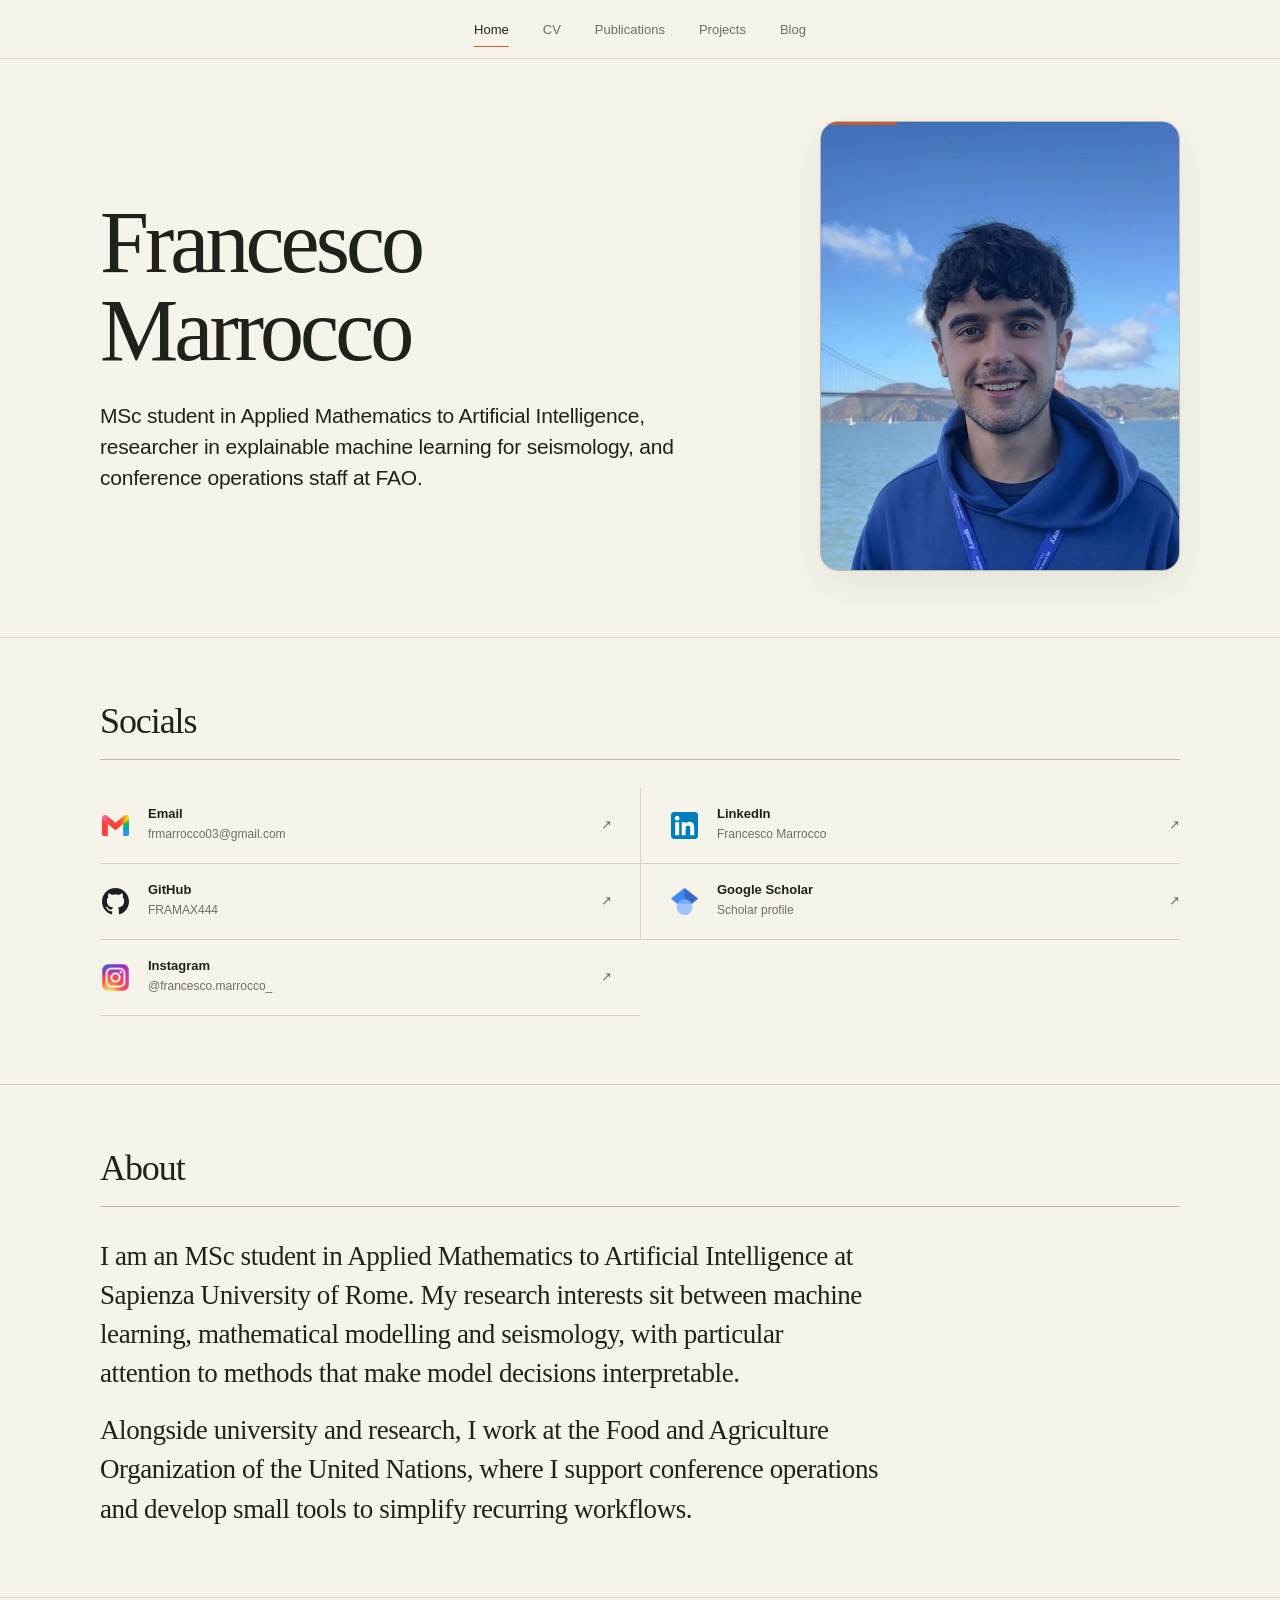
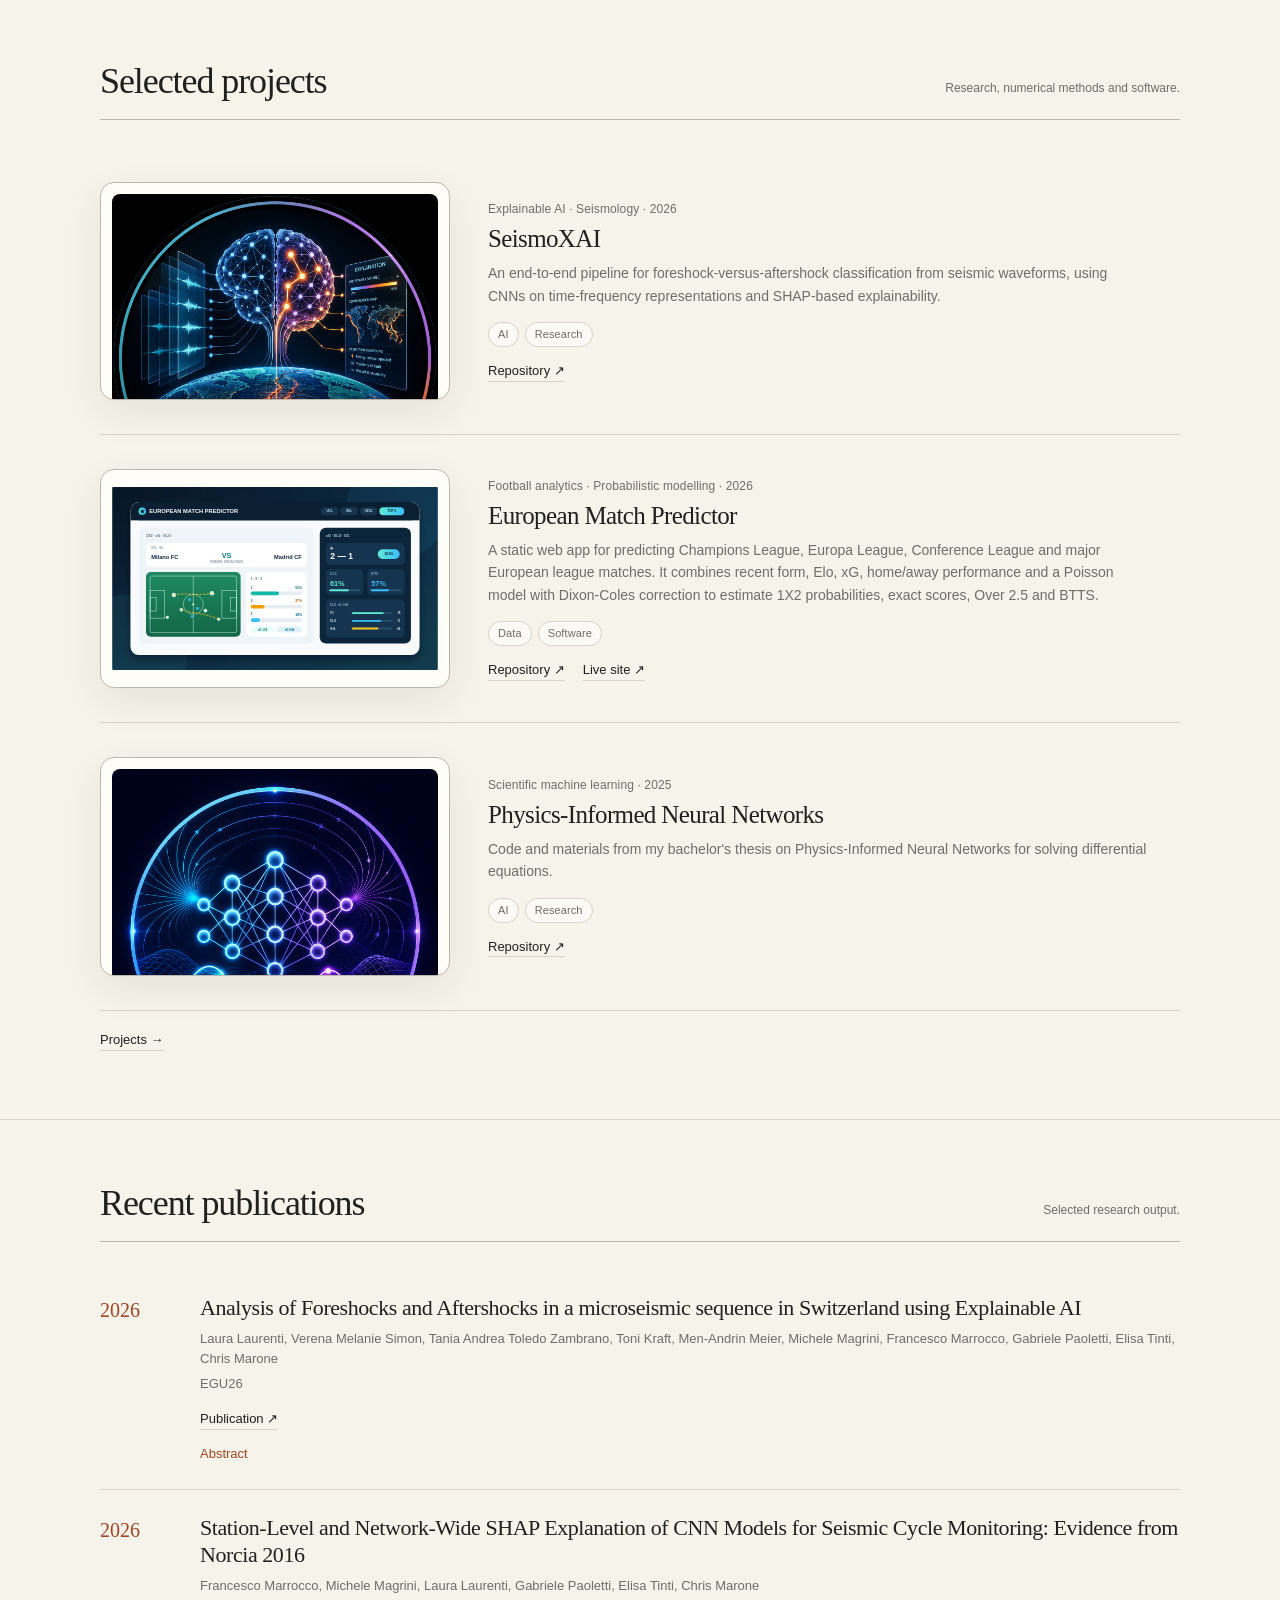
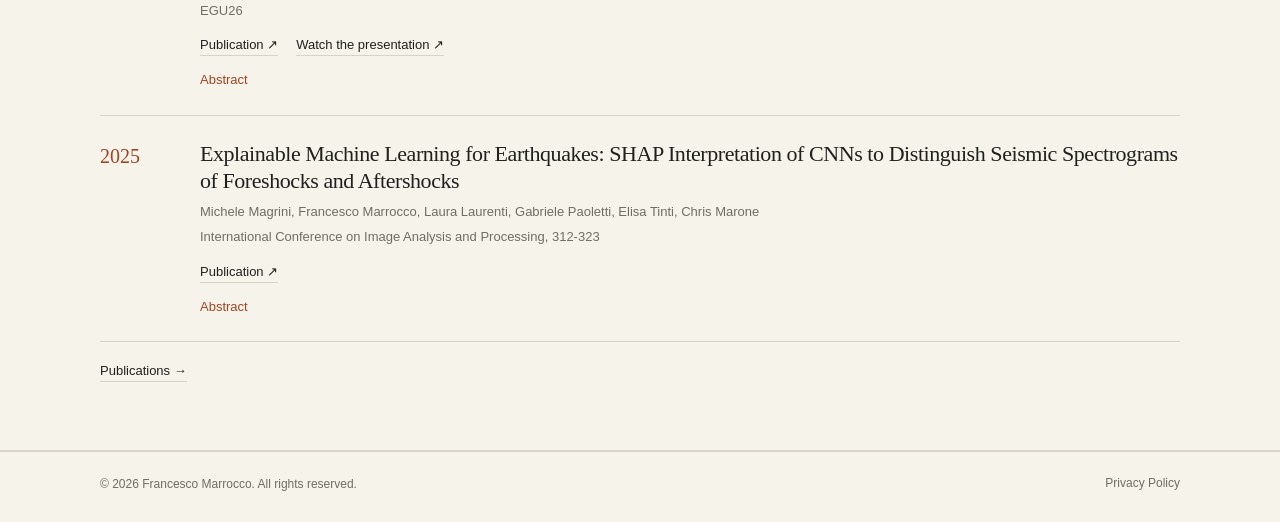
==== commit 4c518e3f: "Add privacy link and copyright to home" ====
--- a/index.html
+++ b/index.html
@@ -10,7 +10,7 @@
   <link rel="icon" type="image/svg+xml" href="favicon.svg">
   <link rel="stylesheet" href="assets/portfolio.css?v=20260811-5">
   <link rel="stylesheet" href="assets/home-portrait.css?v=20260811-1">
-  <link rel="stylesheet" href="assets/visual-refresh.css?v=20260812-1">
+  <link rel="stylesheet" href="assets/visual-refresh.css?v=20260812-2">
   <script src="assets/portfolio.js?v=20260811-5" defer></script>
 </head>
 <body data-page="home">
@@ -18,6 +18,7 @@
   <div id="site-header"></div>
   <main id="main" class="site-main"></main>
   <div id="site-footer"></div>
+  <div class="legal-footer"><div class="container legal-footer-row"><span>© 2026 Francesco Marrocco. All rights reserved.</span><a href="privacy.html">Privacy Policy</a></div></div>
   <div id="modal-root"></div>
 </body>
 </html>
--- a/assets/visual-refresh.css
+++ b/assets/visual-refresh.css
@@ -175,6 +175,115 @@
   box-shadow: 0 8px 24px rgba(32, 32, 29, .06);
 }
 
+/* Legal footer and privacy policy. */
+.site-footer {
+  display: none;
+}
+
+.legal-footer {
+  border-top: 1px solid var(--line);
+  padding: 22px 0 calc(28px + env(safe-area-inset-bottom));
+}
+
+.legal-footer-row {
+  display: flex;
+  align-items: center;
+  justify-content: space-between;
+  gap: 18px;
+  color: var(--muted);
+  font-size: 12px;
+}
+
+.legal-footer a {
+  color: var(--muted);
+  text-decoration: none;
+  border-bottom: 1px solid transparent;
+}
+
+.legal-footer a:hover {
+  color: var(--rust-dark);
+  border-color: var(--rust);
+}
+
+.privacy-page {
+  padding: 58px 0 76px;
+}
+
+.privacy-shell {
+  width: min(760px, calc(100% - 48px));
+  margin: 0 auto;
+}
+
+.privacy-kicker {
+  margin: 0 0 12px;
+  color: var(--muted);
+  font-size: 12px;
+}
+
+.privacy-page h1 {
+  margin: 0;
+  font-family: Georgia, "Times New Roman", serif;
+  font-size: clamp(42px, 7vw, 64px);
+  font-weight: 400;
+  line-height: 1;
+  letter-spacing: -.045em;
+}
+
+.privacy-lede {
+  margin: 22px 0 40px;
+  max-width: 690px;
+  color: var(--muted);
+  font-family: Georgia, "Times New Roman", serif;
+  font-size: clamp(18px, 2.4vw, 23px);
+  line-height: 1.5;
+}
+
+.privacy-section {
+  padding: 24px 0;
+  border-top: 1px solid var(--line);
+}
+
+.privacy-section h2 {
+  margin: 0 0 10px;
+  font-size: 15px;
+  line-height: 1.35;
+}
+
+.privacy-section p,
+.privacy-section li {
+  color: var(--muted);
+  font-size: 14px;
+  line-height: 1.7;
+}
+
+.privacy-section p {
+  margin: 0;
+}
+
+.privacy-section p + p {
+  margin-top: 12px;
+}
+
+.privacy-section ul {
+  margin: 10px 0 0;
+  padding-left: 20px;
+}
+
+.privacy-section li + li {
+  margin-top: 6px;
+}
+
+.privacy-section a {
+  color: var(--ink);
+  text-decoration: none;
+  border-bottom: 1px solid var(--line);
+}
+
+.privacy-section a:hover {
+  color: var(--rust-dark);
+  border-color: var(--rust);
+}
+
 @media (max-width: 800px) {
   .hero {
     padding: 46px 0 50px;
@@ -263,6 +372,32 @@
     min-height: 34px;
     padding: 7px 10px 6px;
   }
+
+  .legal-footer {
+    padding-top: 19px;
+  }
+
+  .legal-footer-row {
+    align-items: flex-start;
+    flex-direction: column;
+    gap: 7px;
+  }
+
+  .privacy-page {
+    padding: 42px 0 58px;
+  }
+
+  .privacy-shell {
+    width: calc(100% - 28px);
+  }
+
+  .privacy-lede {
+    margin-bottom: 30px;
+  }
+
+  .privacy-section {
+    padding: 21px 0;
+  }
 }
 
 @media (hover: none) {
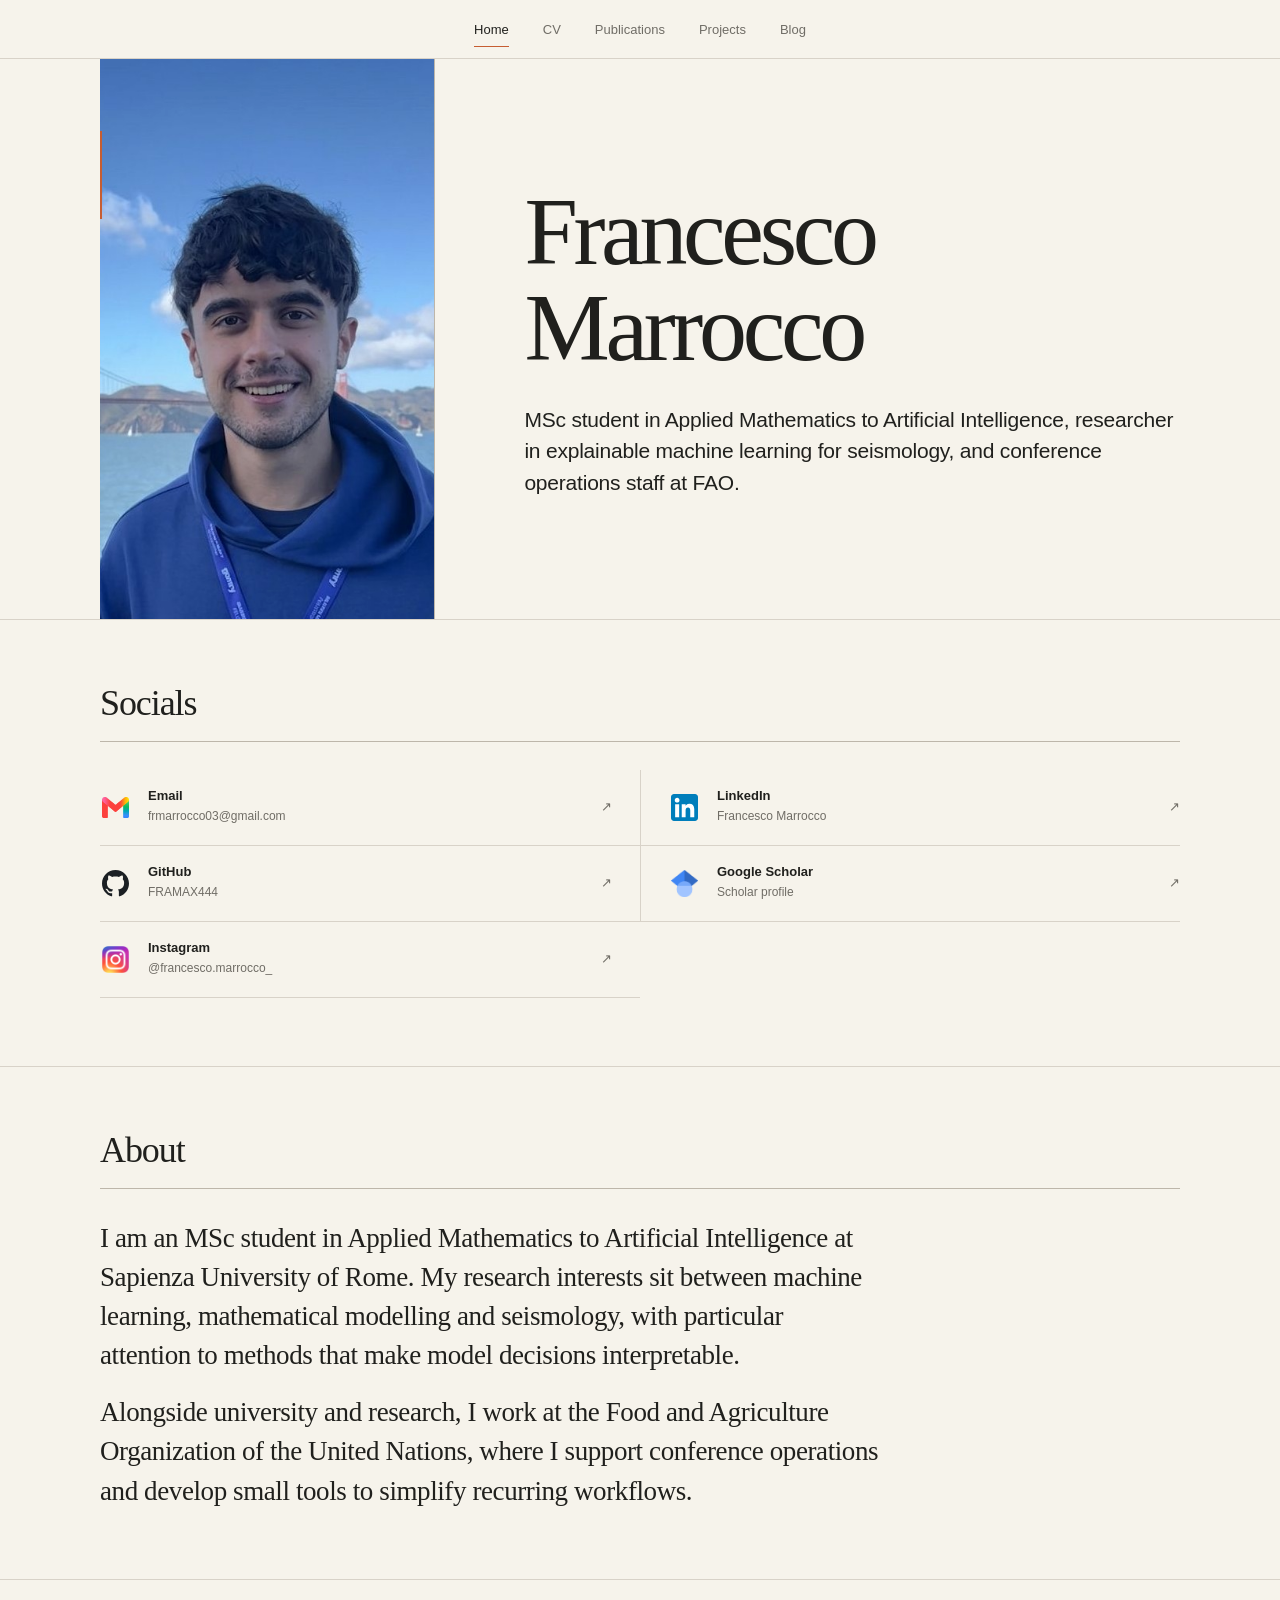
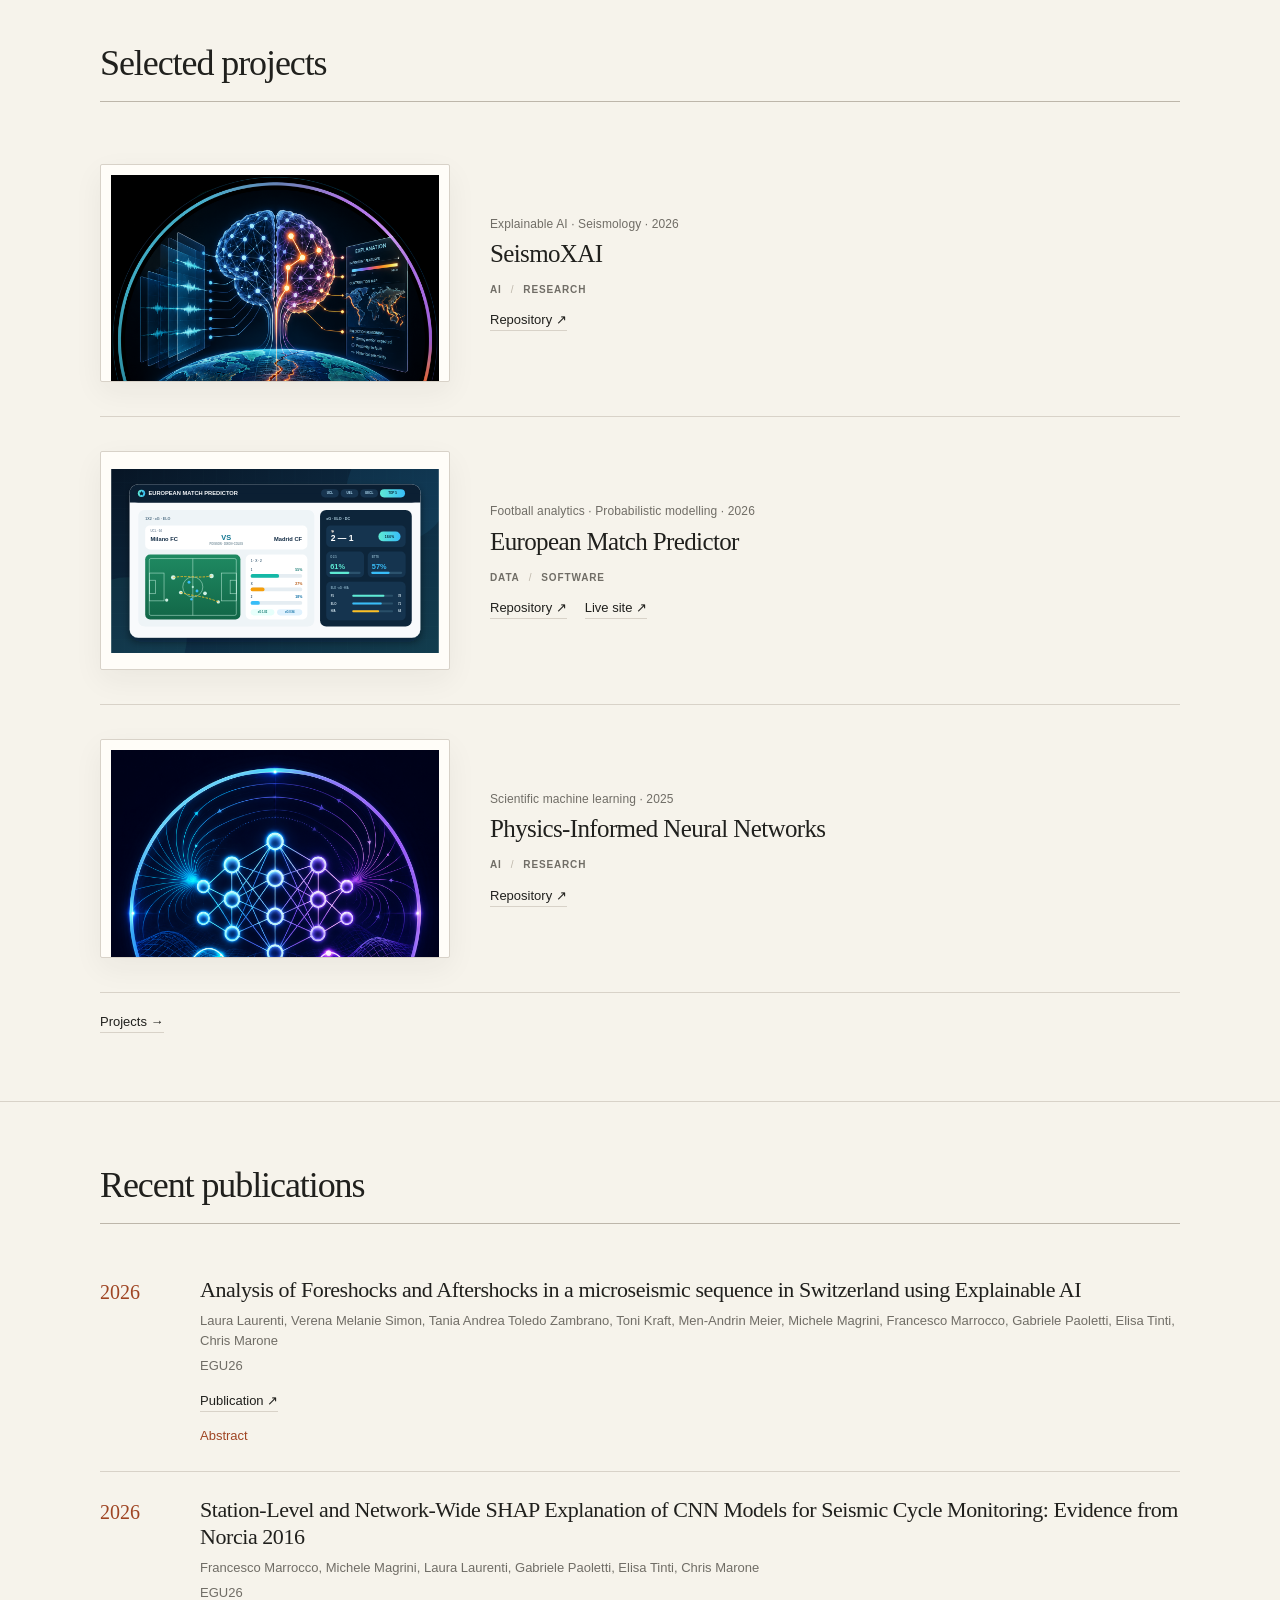
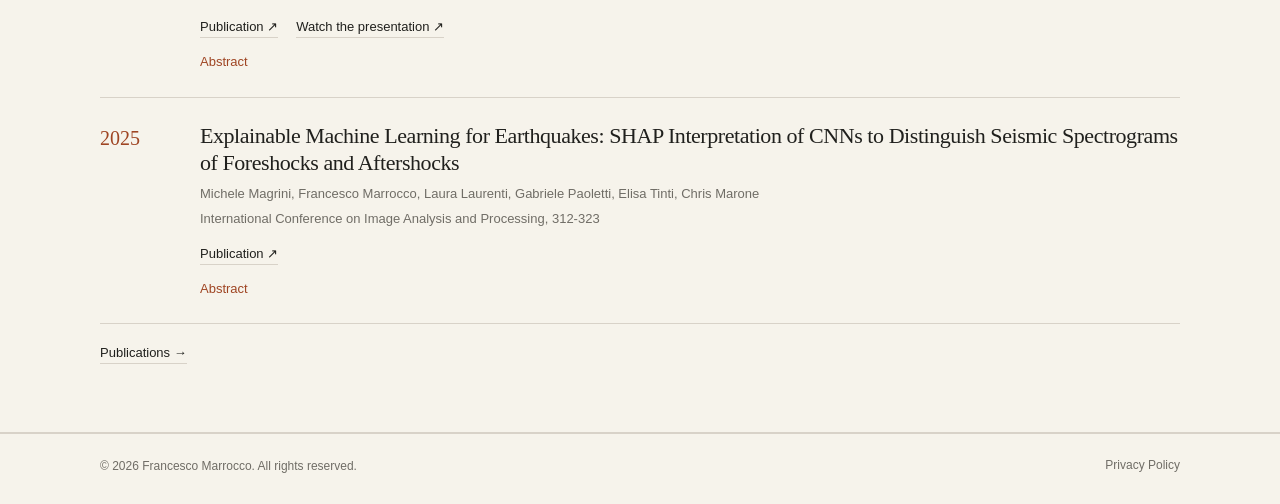
==== commit 9d681465: "Load refreshed editorial hero styles" ====
--- a/index.html
+++ b/index.html
@@ -10,7 +10,7 @@
   <link rel="icon" type="image/svg+xml" href="favicon.svg">
   <link rel="stylesheet" href="assets/portfolio.css?v=20260811-5">
   <link rel="stylesheet" href="assets/home-portrait.css?v=20260811-1">
-  <link rel="stylesheet" href="assets/visual-refresh.css?v=20260812-2">
+  <link rel="stylesheet" href="assets/visual-refresh.css?v=20260812-3">
   <script src="assets/portfolio.js?v=20260811-5" defer></script>
 </head>
 <body data-page="home">
--- a/assets/visual-refresh.css
+++ b/assets/visual-refresh.css
@@ -1,50 +1,75 @@
-/* Visual refresh: clearer image treatment and a shared tag language across the site. */
+/* Visual system refinements: editorial hero, professional taxonomy, cleaner cards. */
 
 :root {
   --preview-surface: #fffdf8;
-  --preview-shadow: 0 14px 38px rgba(32, 32, 29, .08);
-  --preview-shadow-hover: 0 18px 46px rgba(32, 32, 29, .12);
-}
-
-/* Home portrait: keep the image present, but avoid the oversized full-bleed crop. */
+  --preview-shadow: 0 10px 30px rgba(32, 32, 29, .055);
+}
+
+/* Remove descriptive subtitles from page/section/card headings. */
+.page-intro p,
+.section-head p,
+.project-row .project-copy > p,
+.blog-row p,
+.cv-preview {
+  display: none;
+}
+
+/* Home hero: editorial split with the portrait integrated into the composition. */
 .hero {
-  padding: 62px 0 66px;
+  padding: 0;
 }
 
 .hero-grid {
-  min-height: 0;
-  grid-template-columns: minmax(0, 1.2fr) minmax(280px, 360px);
-  align-items: center;
-  gap: clamp(42px, 7vw, 92px);
+  min-height: 560px;
+  grid-template-columns: minmax(250px, .62fr) minmax(0, 1.38fr);
+  align-items: stretch;
+  gap: 0;
 }
 
 .hero-copy {
-  max-width: 720px;
-  padding: 0;
+  grid-column: 2;
+  grid-row: 1;
+  display: flex;
+  flex-direction: column;
+  justify-content: center;
+  max-width: none;
+  padding: 78px 0 74px clamp(52px, 7vw, 94px);
+}
+
+.hero h1 {
+  max-width: 760px;
+  font-size: clamp(58px, 8.2vw, 96px);
+}
+
+.hero-role {
+  max-width: 690px;
+  margin-top: 28px;
 }
 
 .hero-photo-wrap {
   position: relative;
-  align-self: auto;
-  display: block;
+  grid-column: 1;
+  grid-row: 1;
+  align-self: stretch;
   width: 100%;
-  min-height: 0;
-  aspect-ratio: 4 / 5;
+  min-height: 560px;
+  aspect-ratio: auto;
   overflow: hidden;
-  border: 1px solid var(--line-strong);
-  border-radius: 18px;
-  background: var(--preview-surface);
-  box-shadow: var(--preview-shadow);
+  border: 0;
+  border-right: 1px solid var(--line-strong);
+  border-radius: 0;
+  background: var(--paper-2);
+  box-shadow: none;
 }
 
 .hero-photo-wrap::before {
   content: "";
   position: absolute;
   z-index: 2;
-  top: 0;
-  left: 0;
-  width: 76px;
-  height: 3px;
+  top: 72px;
+  right: -1px;
+  width: 3px;
+  height: 88px;
   background: var(--rust);
 }
 
@@ -56,12 +81,13 @@
   object-fit: cover;
   object-position: center 22%;
   border: 0;
-}
-
-/* Project imagery: show the whole screenshot/artwork instead of cropping it. */
+  filter: saturate(.92) contrast(1.02);
+}
+
+/* Project imagery: retain the entire artwork with a quieter frame. */
 .project-row {
   grid-template-columns: minmax(300px, 350px) minmax(0, 1fr);
-  gap: 38px;
+  gap: 40px;
   align-items: center;
   padding: 34px 0;
 }
@@ -72,107 +98,195 @@
   display: grid;
   place-items: center;
   overflow: hidden;
-  padding: 11px;
-  border: 1px solid var(--line-strong);
-  border-radius: 14px;
+  padding: 10px;
+  border: 1px solid var(--line);
+  border-radius: 2px;
   background: var(--preview-surface);
   box-shadow: var(--preview-shadow);
-  transition: transform .2s ease, box-shadow .2s ease, border-color .2s ease;
+  transition: border-color .18s ease, transform .18s ease;
 }
 
 .project-media img {
   width: 100%;
   height: 100%;
   object-fit: contain;
-  border-radius: 8px;
+  border-radius: 0;
   transition: none;
 }
 
 .project-row:hover .project-media {
-  transform: translateY(-2px);
-  border-color: color-mix(in srgb, var(--rust) 38%, var(--line-strong));
-  box-shadow: var(--preview-shadow-hover);
+  transform: translateY(-1px);
+  border-color: var(--line-strong);
 }
 
 .project-row:hover .project-media img {
   transform: none;
 }
 
-/* Shared tag treatment for projects and blog posts. */
+/* Professional taxonomy: no pills, no colored badges. */
 .tag-line,
 .blog-tags {
   display: flex;
   flex-wrap: wrap;
-  gap: 6px;
-  color: var(--muted);
-  font-size: 11px;
+  align-items: center;
+  gap: 0;
+  color: var(--muted);
 }
 
 .tag-line {
-  margin-top: 15px;
+  margin-top: 14px;
 }
 
 .blog-tags {
-  margin-bottom: 9px;
+  margin-bottom: 8px;
   text-transform: none;
   letter-spacing: 0;
 }
 
 .tag-line span,
-.blog-tags span {
-  display: inline-flex;
+.blog-tags span,
+.project-inline-tag {
+  min-height: 0;
+  padding: 0;
+  border: 0;
+  border-radius: 0;
+  background: transparent;
+  color: var(--muted);
+  font: inherit;
+  font-size: 10px;
+  font-weight: 700;
+  line-height: 1.35;
+  letter-spacing: .085em;
+  text-transform: uppercase;
+}
+
+.project-inline-tag {
+  cursor: pointer;
+}
+
+.project-inline-tag:hover,
+.project-inline-tag:focus-visible {
+  color: var(--rust-dark);
+}
+
+.tag-line span + span::before,
+.blog-tags span + span::before,
+.project-inline-tag + .project-inline-tag::before {
+  content: "/";
+  padding: 0 9px;
+  color: var(--line-strong);
+  font-weight: 400;
+}
+
+/* Project tag filter: understated editorial tabs. */
+.project-tag-filter {
+  display: flex;
+  flex-wrap: wrap;
   align-items: center;
-  min-height: 25px;
-  padding: 4px 9px 3px;
-  border: 1px solid var(--line);
-  border-radius: 999px;
-  background: color-mix(in srgb, var(--paper-2) 86%, white 14%);
+  gap: 0 22px;
+  margin-bottom: 38px;
+  padding: 0 0 13px;
+  border-bottom: 1px solid var(--line-strong);
+}
+
+.project-filter-label {
+  margin-right: 4px;
+  color: var(--muted);
+  font-size: 10px;
+  font-weight: 700;
+  letter-spacing: .09em;
+  text-transform: uppercase;
+}
+
+.project-tag-filter .filter-btn,
+.blog-filter-btn {
+  position: relative;
+  min-height: 0;
+  padding: 5px 0;
+  border: 0;
+  border-radius: 0;
+  background: transparent;
   color: var(--muted);
   font-size: 11px;
-  line-height: 1.2;
-  letter-spacing: .01em;
-  text-transform: none;
-}
-
-.tag-line span + span::before {
-  content: none;
-  padding: 0;
-}
-
-/* Filters echo the same compact taxonomy without looking like another navigation bar. */
-.filter-bar {
-  gap: 8px;
-  padding-bottom: 16px;
-}
-
-.filter-btn,
-.blog-filter-btn {
-  min-height: 31px;
-  padding: 6px 10px 5px;
-  border: 1px solid transparent;
-  border-radius: 999px;
-}
-
-.filter-btn:hover,
-.filter-btn.active,
+  font-weight: 700;
+  letter-spacing: .065em;
+  text-transform: uppercase;
+}
+
+.project-tag-filter .filter-btn::after,
+.blog-filter-btn::after {
+  content: "";
+  position: absolute;
+  left: 0;
+  right: 100%;
+  bottom: 0;
+  height: 1px;
+  background: var(--rust);
+  transition: right .18s ease;
+}
+
+.project-tag-filter .filter-btn:hover,
+.project-tag-filter .filter-btn.active,
 .blog-filter-btn:hover,
 .blog-filter-btn.active {
-  border-color: var(--line-strong);
-  background: var(--paper-2);
-}
-
-/* Other image collections receive the same softer frame. */
+  border-color: transparent;
+  background: transparent;
+  color: var(--ink);
+}
+
+.project-tag-filter .filter-btn:hover::after,
+.project-tag-filter .filter-btn.active::after,
+.blog-filter-btn:hover::after,
+.blog-filter-btn.active::after {
+  right: 0;
+}
+
+/* CV filters remain controls, but lose the rounded-pill treatment. */
+.cv-page .filter-bar {
+  gap: 20px;
+}
+
+.cv-page .filter-btn {
+  min-height: 0;
+  padding: 4px 0;
+  border: 0;
+  border-radius: 0;
+  background: transparent;
+}
+
+.cv-page .filter-btn:hover,
+.cv-page .filter-btn.active {
+  border-color: transparent;
+  background: transparent;
+  color: var(--ink);
+  border-bottom: 1px solid var(--rust);
+}
+
+/* Blog taxonomy matches the same visual language. */
+.blog-filter {
+  gap: 7px;
+}
+
+.blog-filter-title {
+  margin-bottom: 9px;
+  color: var(--muted);
+  font-size: 10px;
+  letter-spacing: .09em;
+  text-transform: uppercase;
+}
+
+/* Other image collections use a quieter, square editorial frame. */
 .cv-gallery {
-  gap: 12px;
+  gap: 10px;
 }
 
 .cv-gallery a,
 .blog-body figure img {
   overflow: hidden;
-  border-color: var(--line-strong);
-  border-radius: 10px;
+  border-color: var(--line);
+  border-radius: 2px;
   background: var(--preview-surface);
-  box-shadow: 0 8px 24px rgba(32, 32, 29, .06);
+  box-shadow: 0 6px 20px rgba(32, 32, 29, .045);
 }
 
 /* Legal footer and privacy policy. */
@@ -256,22 +370,10 @@
   line-height: 1.7;
 }
 
-.privacy-section p {
-  margin: 0;
-}
-
-.privacy-section p + p {
-  margin-top: 12px;
-}
-
-.privacy-section ul {
-  margin: 10px 0 0;
-  padding-left: 20px;
-}
-
-.privacy-section li + li {
-  margin-top: 6px;
-}
+.privacy-section p { margin: 0; }
+.privacy-section p + p { margin-top: 12px; }
+.privacy-section ul { margin: 10px 0 0; padding-left: 20px; }
+.privacy-section li + li { margin-top: 6px; }
 
 .privacy-section a {
   color: var(--ink);
@@ -285,37 +387,38 @@
 }
 
 @media (max-width: 800px) {
-  .hero {
-    padding: 46px 0 50px;
-  }
-
   .hero-grid {
-    grid-template-columns: 1fr;
-    gap: 30px;
+    min-height: 470px;
+    grid-template-columns: minmax(190px, .55fr) minmax(0, 1.45fr);
+  }
+
+  .hero-photo-wrap {
+    width: 100%;
+    min-height: 470px;
+    margin: 0;
+    aspect-ratio: auto;
+    border: 0;
+    border-right: 1px solid var(--line-strong);
   }
 
   .hero-copy {
-    padding: 0;
-  }
-
-  .hero-photo-wrap {
-    width: min(100%, 360px);
-    aspect-ratio: 4 / 5;
-    margin: 0 auto;
-    border-top: 1px solid var(--line-strong);
-    border-left: 1px solid var(--line-strong);
+    padding: 58px 0 56px clamp(34px, 6vw, 58px);
+  }
+
+  .hero h1 {
+    font-size: clamp(48px, 8.5vw, 68px);
   }
 
   .hero-photo-wrap::before {
-    top: 0;
-    left: 0;
-    width: 68px;
-    height: 3px;
+    top: 58px;
+    right: -1px;
+    width: 3px;
+    height: 68px;
   }
 
   .project-row {
     grid-template-columns: 1fr;
-    gap: 21px;
+    gap: 20px;
     padding: 28px 0 31px;
   }
 
@@ -324,58 +427,114 @@
     max-width: 620px;
     aspect-ratio: 16 / 10;
   }
+
+  .project-tag-filter {
+    flex-wrap: nowrap;
+    gap: 20px;
+    overflow-x: auto;
+    scrollbar-width: none;
+    -webkit-overflow-scrolling: touch;
+  }
+
+  .project-tag-filter::-webkit-scrollbar { display: none; }
+
+  .project-filter-label,
+  .project-tag-filter .filter-btn {
+    flex: 0 0 auto;
+  }
 }
 
 @media (max-width: 560px) {
   .hero {
-    padding: 40px 0 44px;
+    padding: 38px 0 42px;
   }
 
   .hero-grid {
-    gap: 26px;
+    min-height: 0;
+    grid-template-columns: 1fr;
+    gap: 0;
   }
 
   .hero-photo-wrap {
-    width: min(84vw, 330px);
-    border-radius: 15px;
+    grid-column: 1;
+    grid-row: 1;
+    width: 112px;
+    min-height: 0;
+    height: 138px;
+    margin: 0 0 26px;
+    border: 0;
+    border-radius: 0;
+  }
+
+  .hero-photo-wrap::before {
+    top: auto;
+    right: auto;
+    left: 0;
+    bottom: -1px;
+    width: 46px;
+    height: 2px;
+  }
+
+  .hero-copy {
+    grid-column: 1;
+    grid-row: 2;
+    padding: 0;
+  }
+
+  .hero h1 {
+    font-size: clamp(45px, 14vw, 56px);
+    line-height: .96;
+  }
+
+  .hero-role {
+    margin-top: 19px;
+    font-size: 16px;
+    line-height: 1.52;
   }
 
   .project-row {
-    padding: 25px 0 28px;
+    padding: 24px 0 27px;
   }
 
   .project-media {
     max-width: none;
-    padding: 8px;
-    border-radius: 12px;
-    box-shadow: 0 10px 28px rgba(32, 32, 29, .07);
-  }
-
-  .project-media img {
-    border-radius: 7px;
+    padding: 7px;
+    border-radius: 0;
+    box-shadow: 0 7px 22px rgba(32, 32, 29, .045);
   }
 
   .tag-line,
   .blog-tags {
-    gap: 5px;
+    margin-top: 12px;
   }
 
   .tag-line span,
-  .blog-tags span {
-    min-height: 24px;
-    padding: 4px 8px 3px;
-    font-size: 10.5px;
-  }
-
-  .filter-btn,
+  .blog-tags span,
+  .project-inline-tag {
+    font-size: 9.5px;
+    letter-spacing: .08em;
+  }
+
+  .tag-line span + span::before,
+  .blog-tags span + span::before,
+  .project-inline-tag + .project-inline-tag::before {
+    padding: 0 7px;
+  }
+
+  .project-tag-filter {
+    margin-left: -14px;
+    width: calc(100% + 28px);
+    margin-bottom: 30px;
+    padding-left: 14px;
+    padding-right: 14px;
+  }
+
   .blog-filter-btn {
-    min-height: 34px;
-    padding: 7px 10px 6px;
-  }
-
-  .legal-footer {
-    padding-top: 19px;
-  }
+    padding-top: 7px;
+    padding-bottom: 7px;
+  }
+
+  .legal-footer { padding-top: 19px; }
 
   .legal-footer-row {
     align-items: flex-start;
@@ -383,26 +542,14 @@
     gap: 7px;
   }
 
-  .privacy-page {
-    padding: 42px 0 58px;
-  }
-
-  .privacy-shell {
-    width: calc(100% - 28px);
-  }
-
-  .privacy-lede {
-    margin-bottom: 30px;
-  }
-
-  .privacy-section {
-    padding: 21px 0;
-  }
+  .privacy-page { padding: 42px 0 58px; }
+  .privacy-shell { width: calc(100% - 28px); }
+  .privacy-lede { margin-bottom: 30px; }
+  .privacy-section { padding: 21px 0; }
 }
 
 @media (hover: none) {
   .project-row:hover .project-media {
     transform: none;
-    box-shadow: var(--preview-shadow);
-  }
-}
+  }
+}
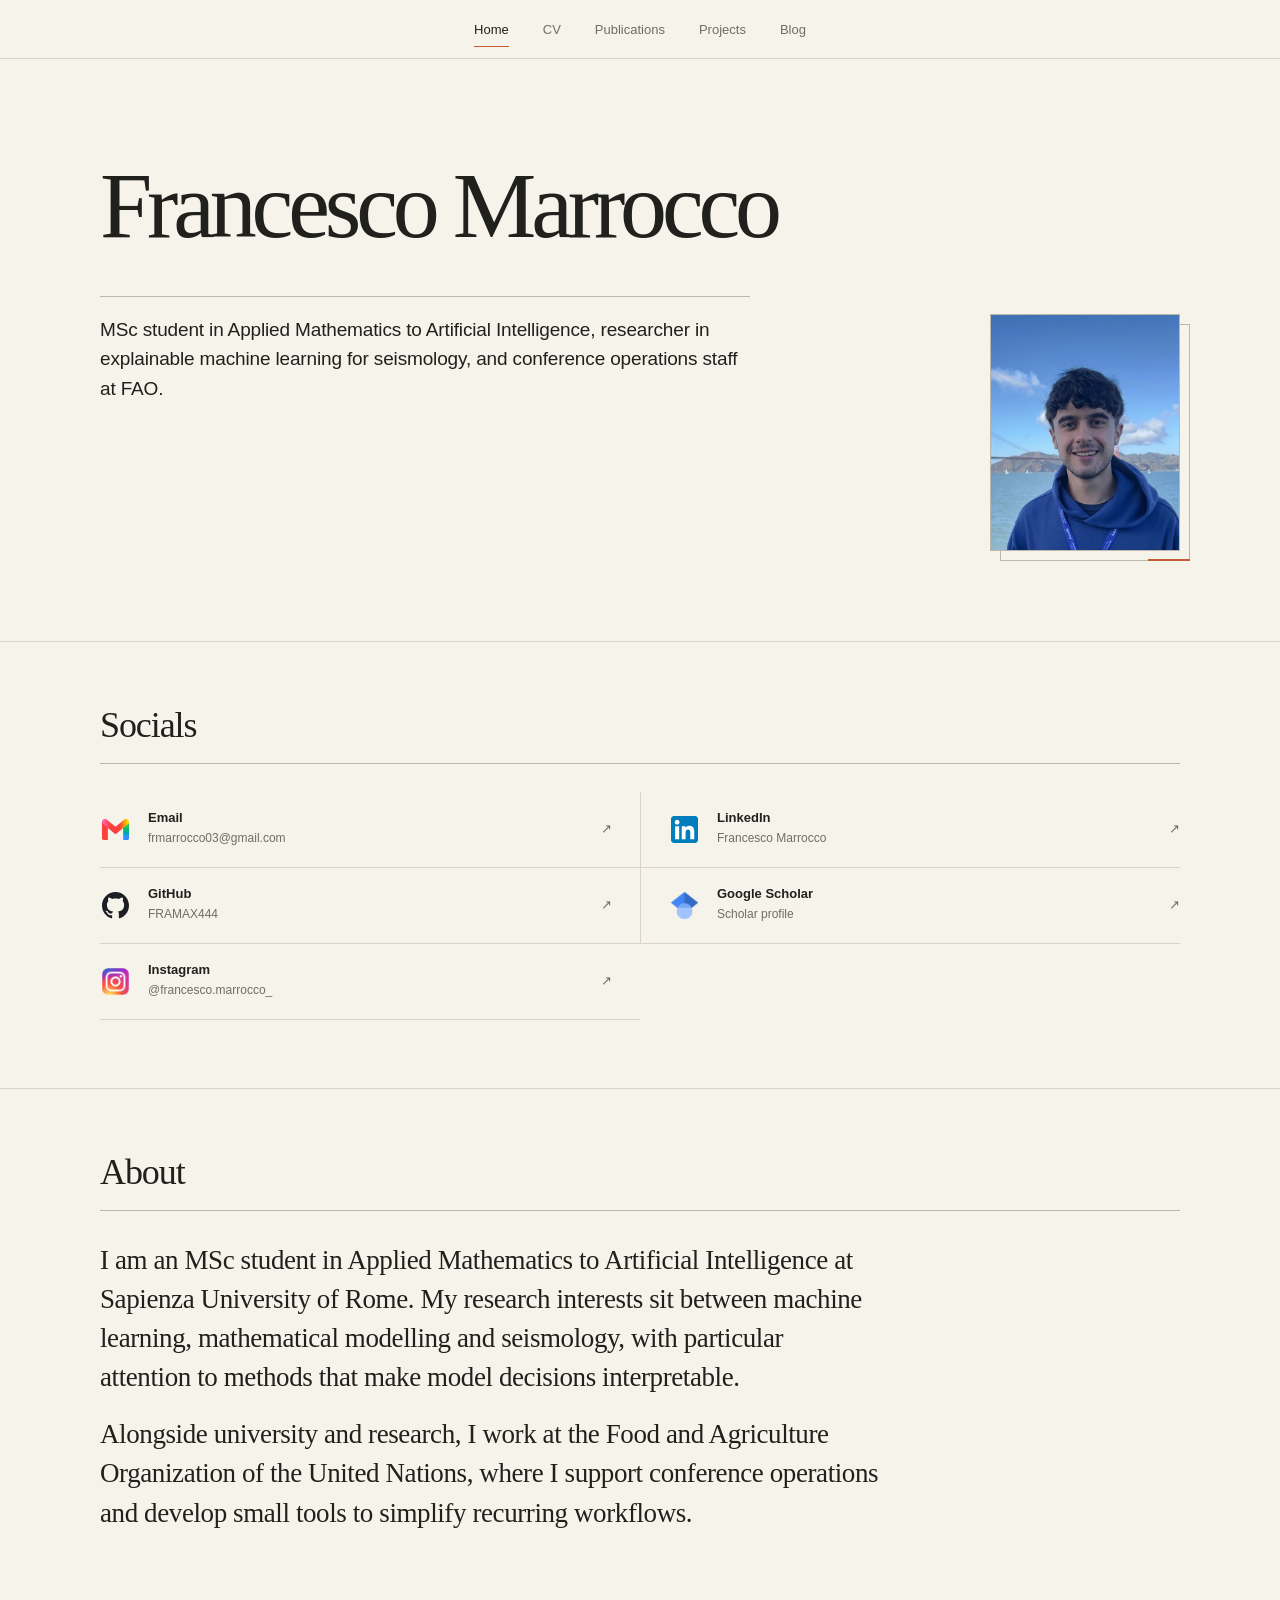
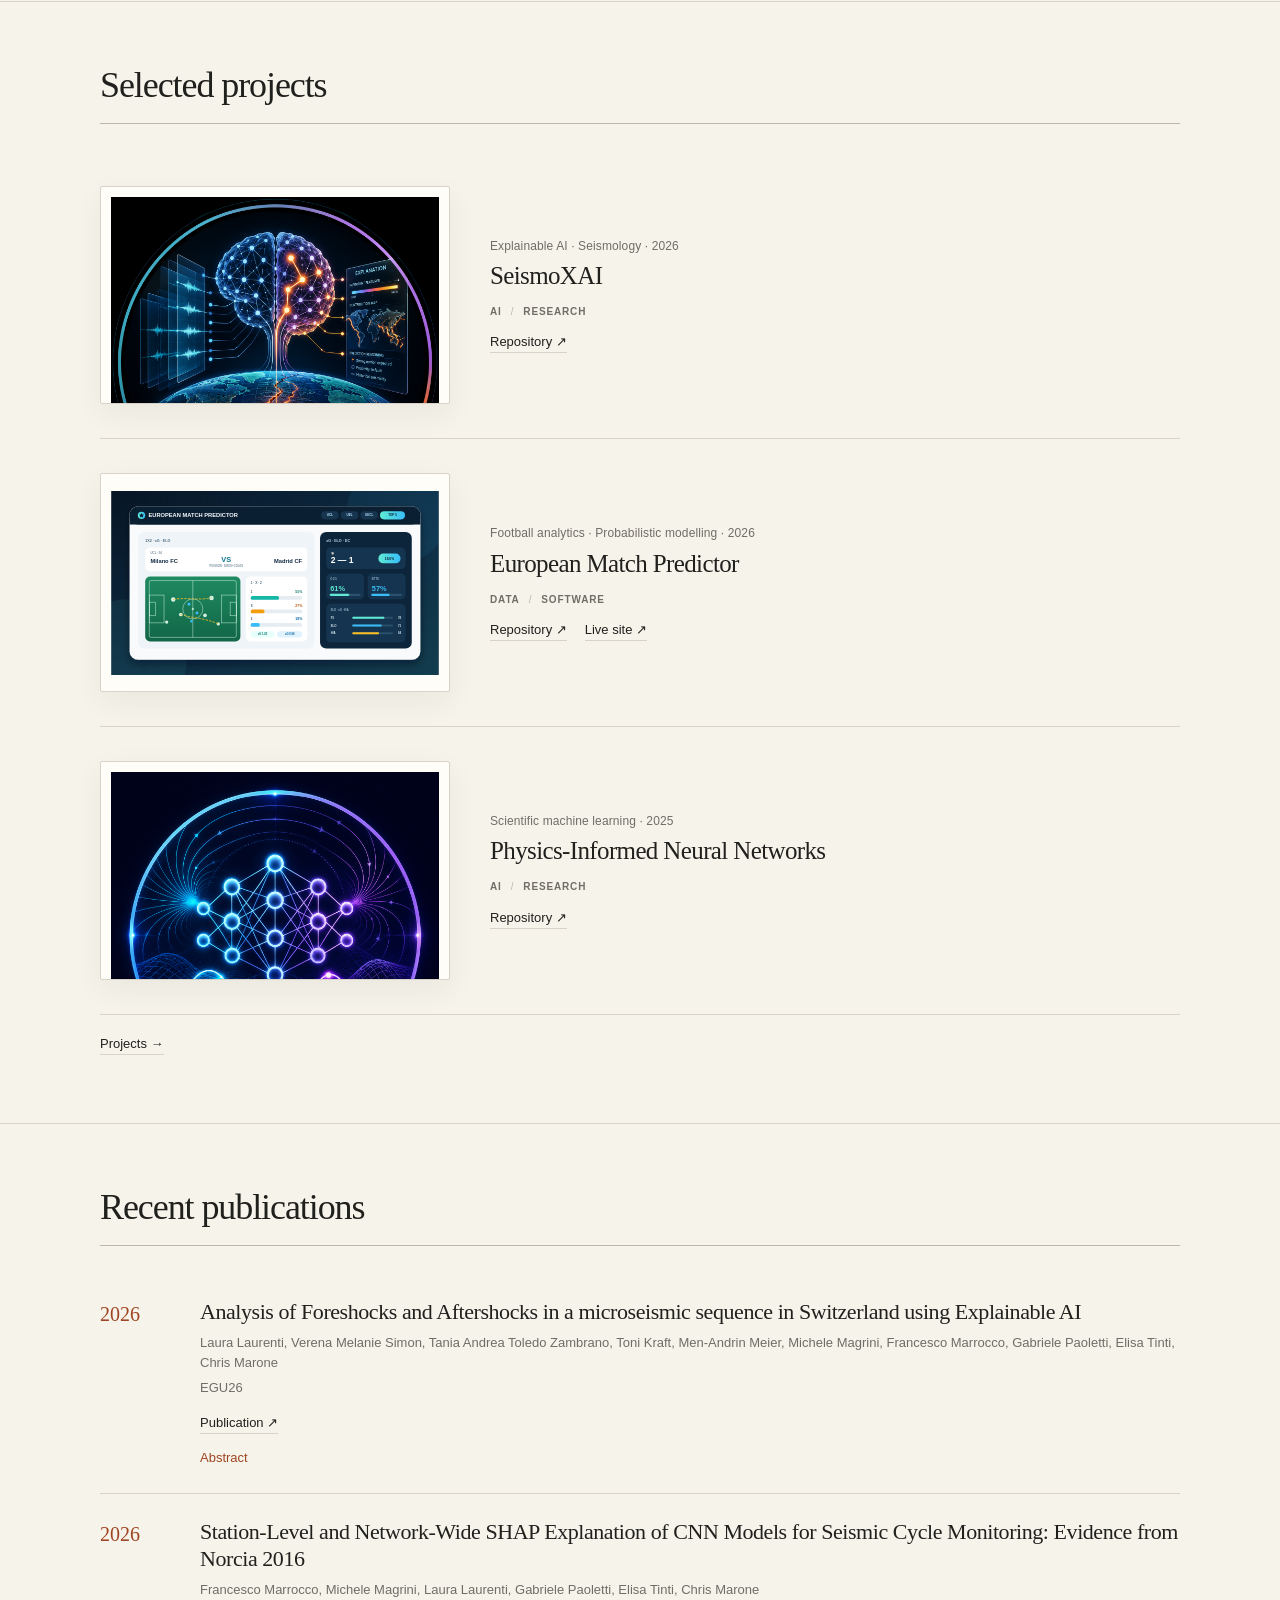
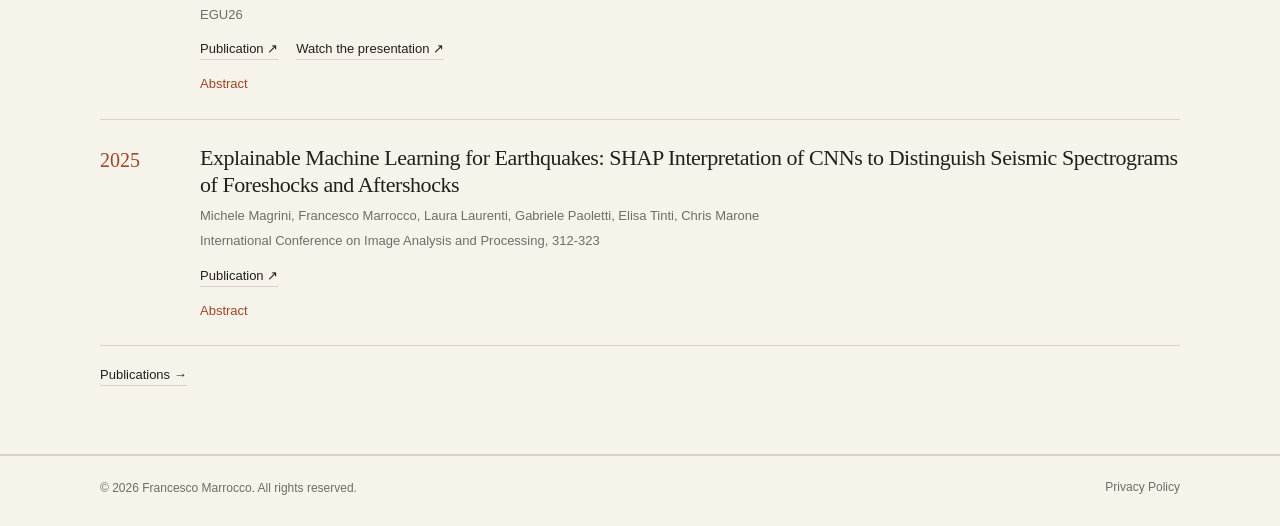
==== commit e02d71af: "Use the signature portrait layout on the home page" ====
--- a/index.html
+++ b/index.html
@@ -9,8 +9,8 @@
   <title>Francesco Marrocco — Home</title>
   <link rel="icon" type="image/svg+xml" href="favicon.svg">
   <link rel="stylesheet" href="assets/portfolio.css?v=20260811-5">
-  <link rel="stylesheet" href="assets/home-portrait.css?v=20260811-1">
   <link rel="stylesheet" href="assets/visual-refresh.css?v=20260812-3">
+  <link rel="stylesheet" href="assets/home-signature.css?v=20260812-1">
   <script src="assets/portfolio.js?v=20260811-5" defer></script>
 </head>
 <body data-page="home">
--- a/assets/home-signature.css
+++ b/assets/home-signature.css
@@ -0,0 +1,178 @@
+/* Home hero: typography leads, portrait acts as a restrained visual signature. */
+
+.hero {
+  position: relative;
+  padding: clamp(74px, 8vw, 108px) 0 clamp(72px, 7vw, 92px);
+  border-bottom: 1px solid var(--line);
+}
+
+.hero-grid {
+  position: relative;
+  display: block;
+  min-height: 390px;
+  padding-right: clamp(190px, 22vw, 250px);
+}
+
+.hero-copy {
+  max-width: 860px;
+  padding: 0;
+}
+
+.hero h1 {
+  max-width: 850px;
+  margin: 0;
+  font-size: clamp(62px, 8vw, 94px);
+  line-height: .94;
+  letter-spacing: -.055em;
+}
+
+.hero-role {
+  width: min(100%, 650px);
+  margin: clamp(34px, 4vw, 46px) 0 0;
+  padding-top: 18px;
+  border-top: 1px solid var(--line-strong);
+  color: var(--ink);
+  font-size: clamp(16px, 1.8vw, 19px);
+  line-height: 1.55;
+  letter-spacing: -.008em;
+}
+
+.hero-photo-wrap {
+  position: absolute;
+  right: 0;
+  bottom: 0;
+  width: clamp(158px, 17vw, 190px);
+  height: auto;
+  min-height: 0;
+  aspect-ratio: 4 / 5;
+  display: block;
+  overflow: visible;
+  border: 0;
+  border-radius: 0;
+  background: transparent;
+  box-shadow: none;
+}
+
+.hero-photo-wrap::before {
+  content: "";
+  position: absolute;
+  z-index: 0;
+  inset: 10px -10px -10px 10px;
+  width: auto;
+  height: auto;
+  border: 1px solid var(--line-strong);
+  background: transparent;
+  pointer-events: none;
+}
+
+.hero-photo-wrap::after {
+  content: "";
+  position: absolute;
+  z-index: 2;
+  right: -10px;
+  bottom: -10px;
+  width: 42px;
+  height: 2px;
+  background: var(--rust);
+}
+
+.hero-photo {
+  position: relative;
+  z-index: 1;
+  width: 100%;
+  height: 100%;
+  max-height: none;
+  aspect-ratio: auto;
+  object-fit: cover;
+  object-position: center 22%;
+  border: 1px solid var(--line-strong);
+  filter: saturate(.94) contrast(1.01);
+}
+
+@media (max-width: 800px) {
+  .hero {
+    padding: 66px 0 64px;
+  }
+
+  .hero-grid {
+    min-height: 350px;
+    padding-right: 190px;
+  }
+
+  .hero h1 {
+    max-width: 650px;
+    font-size: clamp(54px, 9.5vw, 74px);
+  }
+
+  .hero-role {
+    max-width: 520px;
+    margin-top: 32px;
+    font-size: 16px;
+  }
+
+  .hero-photo-wrap {
+    width: 145px;
+  }
+}
+
+@media (max-width: 620px) {
+  .hero {
+    padding: 50px 0 50px;
+  }
+
+  .hero-grid {
+    min-height: 0;
+    padding-right: 0;
+  }
+
+  .hero-copy {
+    max-width: none;
+  }
+
+  .hero h1 {
+    max-width: 100%;
+    font-size: clamp(47px, 14vw, 62px);
+    line-height: .95;
+  }
+
+  .hero-role {
+    width: 100%;
+    margin-top: 28px;
+    padding-top: 16px;
+    font-size: 15.5px;
+    line-height: 1.55;
+  }
+
+  .hero-photo-wrap {
+    position: relative;
+    right: auto;
+    bottom: auto;
+    width: 112px;
+    margin: 34px 10px 10px auto;
+    aspect-ratio: 4 / 5;
+  }
+
+  .hero-photo-wrap::before {
+    inset: 7px -7px -7px 7px;
+  }
+
+  .hero-photo-wrap::after {
+    right: -7px;
+    bottom: -7px;
+    width: 34px;
+  }
+}
+
+@media (max-width: 380px) {
+  .hero h1 {
+    font-size: 45px;
+  }
+
+  .hero-role {
+    font-size: 15px;
+  }
+
+  .hero-photo-wrap {
+    width: 104px;
+  }
+}
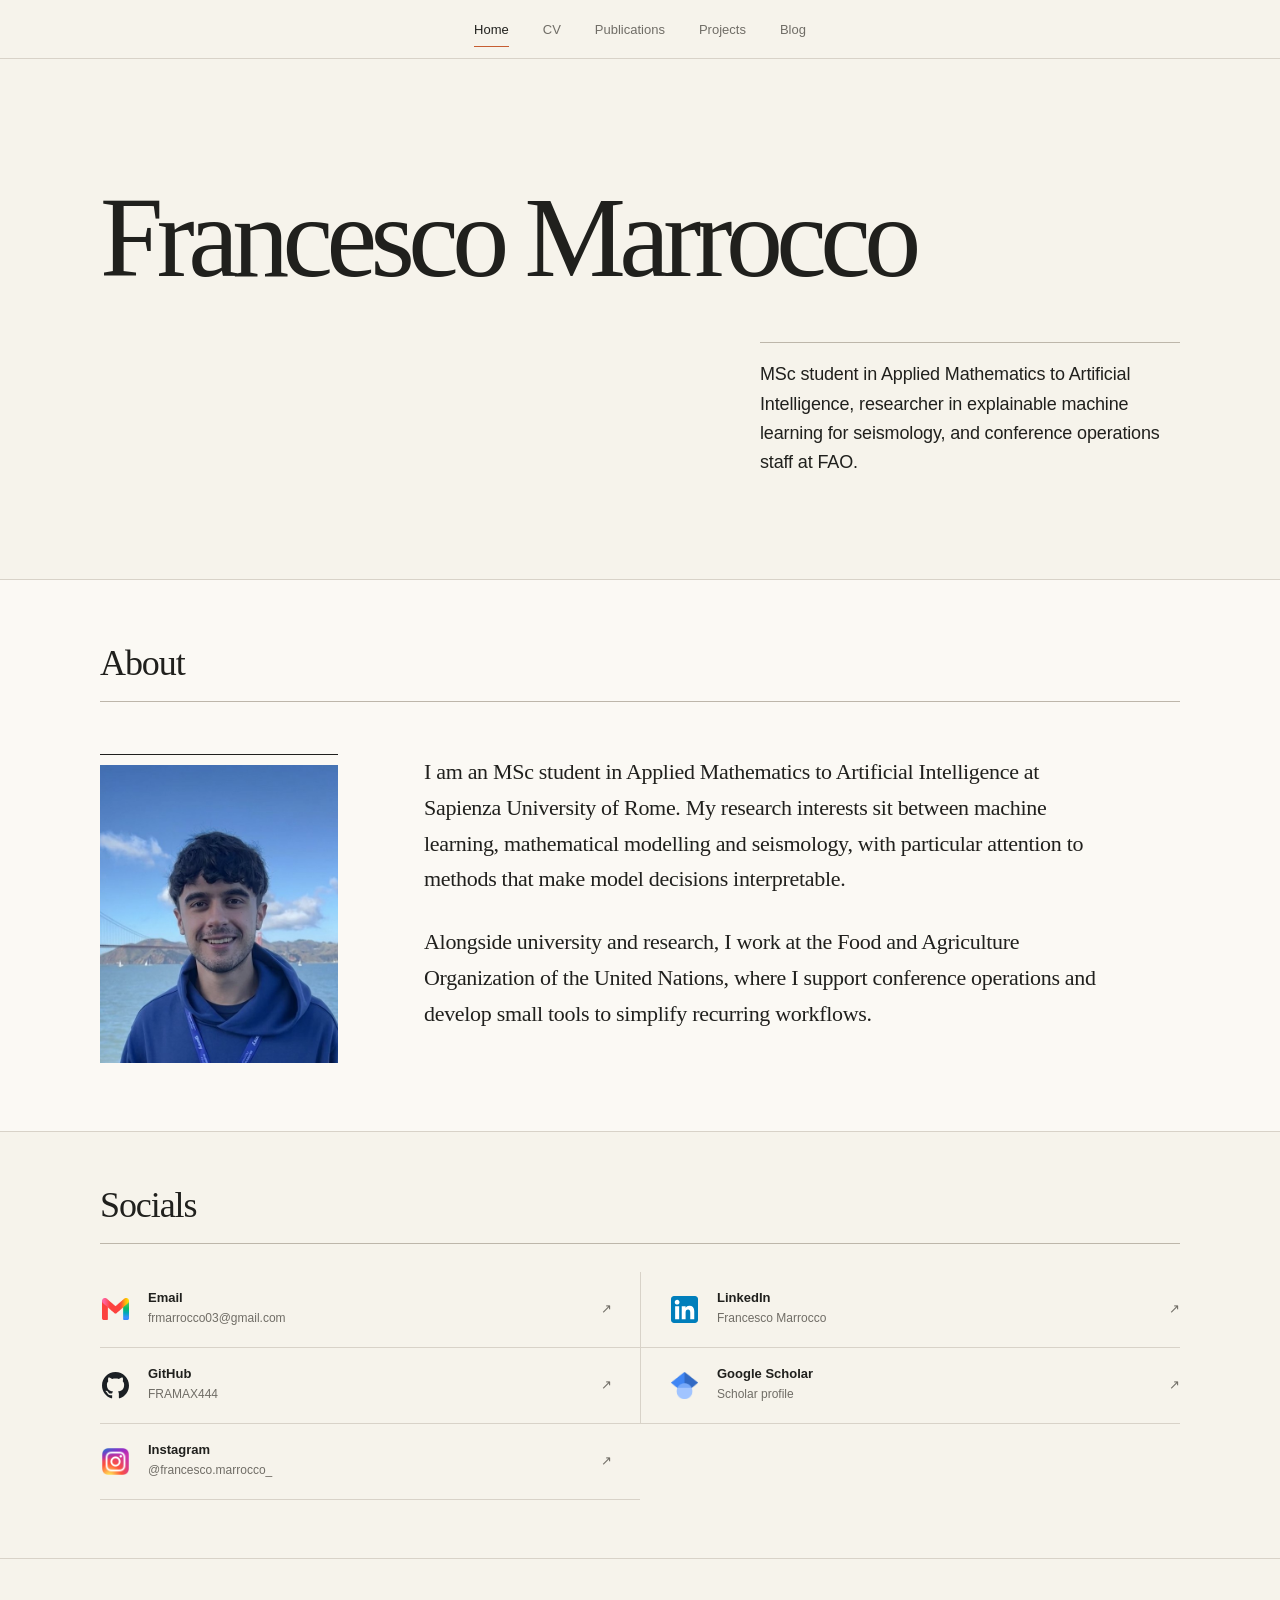
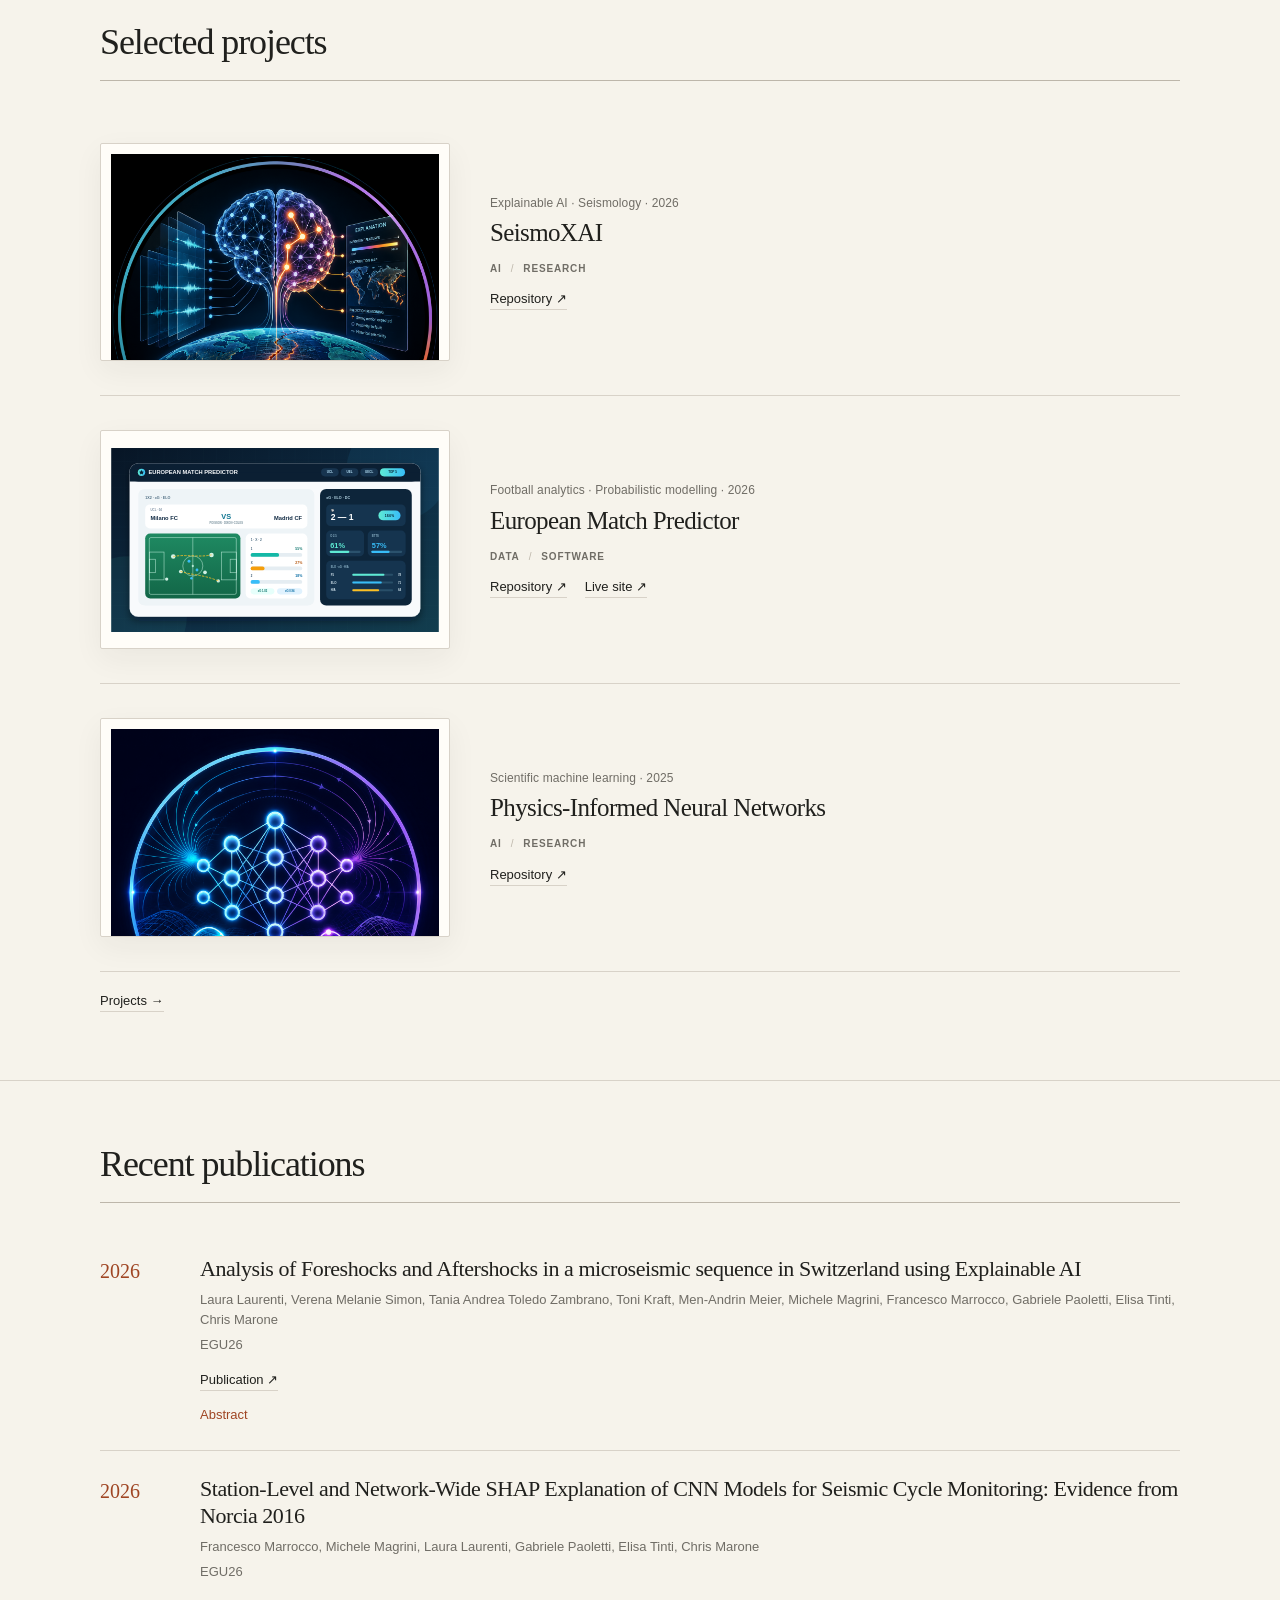
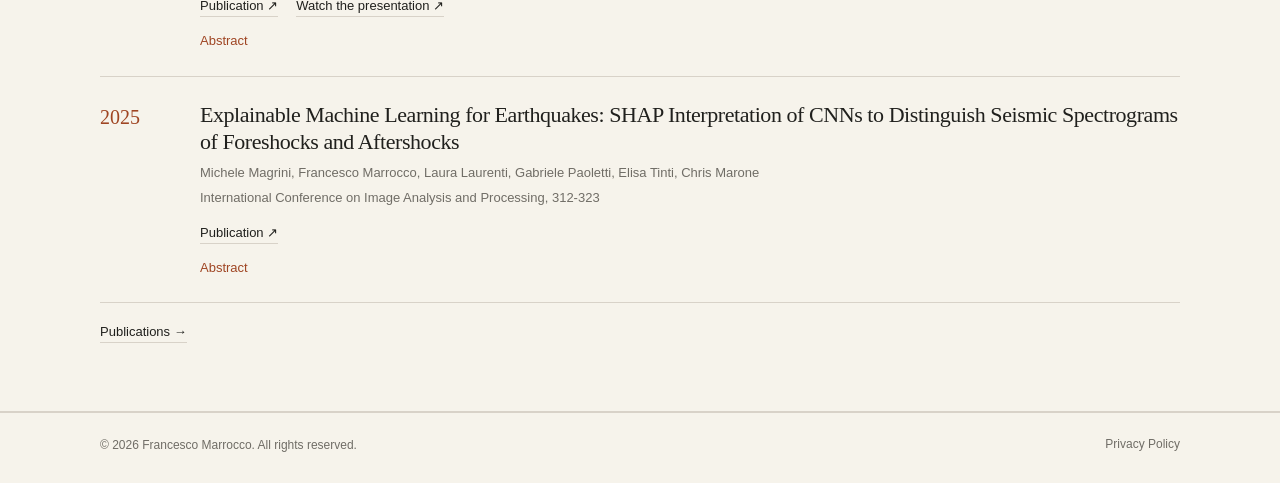
==== commit d4db8997: "Wire redesigned Home layout" ====
--- a/index.html
+++ b/index.html
@@ -10,8 +10,9 @@
   <link rel="icon" type="image/svg+xml" href="favicon.svg">
   <link rel="stylesheet" href="assets/portfolio.css?v=20260811-5">
   <link rel="stylesheet" href="assets/visual-refresh.css?v=20260812-3">
-  <link rel="stylesheet" href="assets/home-signature.css?v=20260812-1">
+  <link rel="stylesheet" href="assets/home-signature.css?v=20260812-2">
   <script src="assets/portfolio.js?v=20260811-5" defer></script>
+  <script src="assets/home-layout.js?v=20260812-1" defer></script>
 </head>
 <body data-page="home">
   <a class="skip-link" href="#main">Skip to content</a>
--- a/assets/home-signature.css
+++ b/assets/home-signature.css
@@ -1,178 +1,218 @@
-/* Home hero: typography leads, portrait acts as a restrained visual signature. */
+/* Home composition: typography-first hero, portrait belongs to the About story. */
 
 .hero {
   position: relative;
-  padding: clamp(74px, 8vw, 108px) 0 clamp(72px, 7vw, 92px);
+  padding: clamp(88px, 10vw, 132px) 0 clamp(76px, 8vw, 104px);
   border-bottom: 1px solid var(--line);
 }
 
 .hero-grid {
+  display: block;
+  min-height: 0;
+  padding: 0;
+}
+
+.hero-copy {
+  display: grid;
+  grid-template-columns: minmax(0, 1fr) minmax(280px, 420px);
+  column-gap: clamp(42px, 8vw, 104px);
+  row-gap: clamp(38px, 5vw, 54px);
+  max-width: none;
+  padding: 0;
+}
+
+.hero h1 {
+  grid-column: 1 / -1;
+  max-width: none;
+  margin: 0;
+  font-size: clamp(66px, 9.4vw, 114px);
+  line-height: .89;
+  letter-spacing: -.058em;
+}
+
+.hero-role {
+  grid-column: 2;
+  width: 100%;
+  max-width: none;
+  margin: 0;
+  padding: 17px 0 0;
+  border-top: 1px solid var(--line-strong);
+  color: var(--ink);
+  font-size: clamp(15.5px, 1.6vw, 18px);
+  line-height: 1.62;
+  letter-spacing: -.008em;
+}
+
+/* The photo is intentionally absent from the masthead. */
+.hero .hero-photo-wrap {
+  display: none;
+}
+
+/* About follows the hero and carries the portrait in a more natural context. */
+#about {
+  background: var(--paper-2);
+}
+
+#about .section-head {
+  margin-bottom: clamp(34px, 5vw, 52px);
+}
+
+.about-layout {
+  display: grid;
+  grid-template-columns: minmax(190px, 238px) minmax(0, 1fr);
+  align-items: start;
+  gap: clamp(46px, 7vw, 86px);
+}
+
+.about-layout .about-portrait {
   position: relative;
   display: block;
-  min-height: 390px;
-  padding-right: clamp(190px, 22vw, 250px);
-}
-
-.hero-copy {
-  max-width: 860px;
-  padding: 0;
-}
-
-.hero h1 {
-  max-width: 850px;
-  margin: 0;
-  font-size: clamp(62px, 8vw, 94px);
-  line-height: .94;
-  letter-spacing: -.055em;
-}
-
-.hero-role {
-  width: min(100%, 650px);
-  margin: clamp(34px, 4vw, 46px) 0 0;
-  padding-top: 18px;
-  border-top: 1px solid var(--line-strong);
-  color: var(--ink);
-  font-size: clamp(16px, 1.8vw, 19px);
-  line-height: 1.55;
-  letter-spacing: -.008em;
-}
-
-.hero-photo-wrap {
-  position: absolute;
-  right: 0;
-  bottom: 0;
-  width: clamp(158px, 17vw, 190px);
+  width: 100%;
+  min-height: 0;
   height: auto;
-  min-height: 0;
-  aspect-ratio: 4 / 5;
-  display: block;
+  aspect-ratio: auto;
+  margin: 0;
+  padding: 10px 0 0;
   overflow: visible;
   border: 0;
+  border-top: 1px solid var(--ink);
   border-radius: 0;
   background: transparent;
   box-shadow: none;
 }
 
-.hero-photo-wrap::before {
-  content: "";
-  position: absolute;
-  z-index: 0;
-  inset: 10px -10px -10px 10px;
-  width: auto;
+.about-layout .about-portrait::before,
+.about-layout .about-portrait::after {
+  content: none;
+}
+
+.about-layout .hero-photo {
+  position: static;
+  width: 100%;
   height: auto;
-  border: 1px solid var(--line-strong);
-  background: transparent;
-  pointer-events: none;
-}
-
-.hero-photo-wrap::after {
-  content: "";
-  position: absolute;
-  z-index: 2;
-  right: -10px;
-  bottom: -10px;
-  width: 42px;
-  height: 2px;
-  background: var(--rust);
-}
-
-.hero-photo {
-  position: relative;
-  z-index: 1;
-  width: 100%;
-  height: 100%;
   max-height: none;
-  aspect-ratio: auto;
+  aspect-ratio: 4 / 5;
   object-fit: cover;
   object-position: center 22%;
-  border: 1px solid var(--line-strong);
-  filter: saturate(.94) contrast(1.01);
+  border: 0;
+  border-radius: 0;
+  filter: saturate(.9) contrast(1.02);
+}
+
+.about-copy {
+  max-width: 690px;
+  padding: 0;
+}
+
+.about-copy p {
+  margin: 0;
+  color: var(--ink);
+  font-family: Georgia, "Times New Roman", serif;
+  font-size: clamp(18px, 2vw, 22px);
+  line-height: 1.62;
+  letter-spacing: -.014em;
+}
+
+.about-copy p + p {
+  margin-top: 1.25em;
+}
+
+/* Keep the next sections quieter after the stronger opening sequence. */
+#socials.home-section {
+  padding-top: 54px;
+  padding-bottom: 58px;
 }
 
 @media (max-width: 800px) {
   .hero {
-    padding: 66px 0 64px;
-  }
-
-  .hero-grid {
-    min-height: 350px;
-    padding-right: 190px;
+    padding: 72px 0 70px;
+  }
+
+  .hero-copy {
+    grid-template-columns: minmax(0, 1fr) minmax(250px, 360px);
+    column-gap: 44px;
+    row-gap: 38px;
   }
 
   .hero h1 {
-    max-width: 650px;
-    font-size: clamp(54px, 9.5vw, 74px);
+    font-size: clamp(58px, 10.8vw, 82px);
   }
 
   .hero-role {
-    max-width: 520px;
-    margin-top: 32px;
-    font-size: 16px;
-  }
-
-  .hero-photo-wrap {
-    width: 145px;
+    font-size: 15.5px;
+  }
+
+  .about-layout {
+    grid-template-columns: minmax(160px, 200px) minmax(0, 1fr);
+    gap: 42px;
+  }
+
+  .about-copy p {
+    font-size: 18px;
   }
 }
 
 @media (max-width: 620px) {
   .hero {
-    padding: 50px 0 50px;
-  }
-
-  .hero-grid {
-    min-height: 0;
-    padding-right: 0;
+    padding: 54px 0 56px;
   }
 
   .hero-copy {
-    max-width: none;
+    display: block;
   }
 
   .hero h1 {
     max-width: 100%;
-    font-size: clamp(47px, 14vw, 62px);
-    line-height: .95;
+    font-size: clamp(48px, 14.4vw, 64px);
+    line-height: .93;
   }
 
   .hero-role {
     width: 100%;
-    margin-top: 28px;
-    padding-top: 16px;
-    font-size: 15.5px;
-    line-height: 1.55;
-  }
-
-  .hero-photo-wrap {
-    position: relative;
-    right: auto;
-    bottom: auto;
-    width: 112px;
-    margin: 34px 10px 10px auto;
-    aspect-ratio: 4 / 5;
-  }
-
-  .hero-photo-wrap::before {
-    inset: 7px -7px -7px 7px;
-  }
-
-  .hero-photo-wrap::after {
-    right: -7px;
-    bottom: -7px;
-    width: 34px;
+    margin-top: 32px;
+    padding-top: 15px;
+    font-size: 15px;
+    line-height: 1.58;
+  }
+
+  #about .section-head {
+    margin-bottom: 28px;
+  }
+
+  .about-layout {
+    grid-template-columns: 1fr;
+    gap: 0;
+  }
+
+  .about-copy {
+    order: 1;
+    max-width: none;
+  }
+
+  .about-copy p {
+    font-size: 17.5px;
+    line-height: 1.64;
+  }
+
+  .about-layout .about-portrait {
+    order: 2;
+    width: min(42vw, 152px);
+    margin: 34px 0 0 auto;
+    padding-top: 8px;
+  }
+
+  #socials.home-section {
+    padding-top: 48px;
+    padding-bottom: 50px;
   }
 }
 
 @media (max-width: 380px) {
   .hero h1 {
-    font-size: 45px;
-  }
-
-  .hero-role {
-    font-size: 15px;
-  }
-
-  .hero-photo-wrap {
-    width: 104px;
-  }
-}
+    font-size: 46px;
+  }
+
+  .about-copy p {
+    font-size: 17px;
+  }
+}
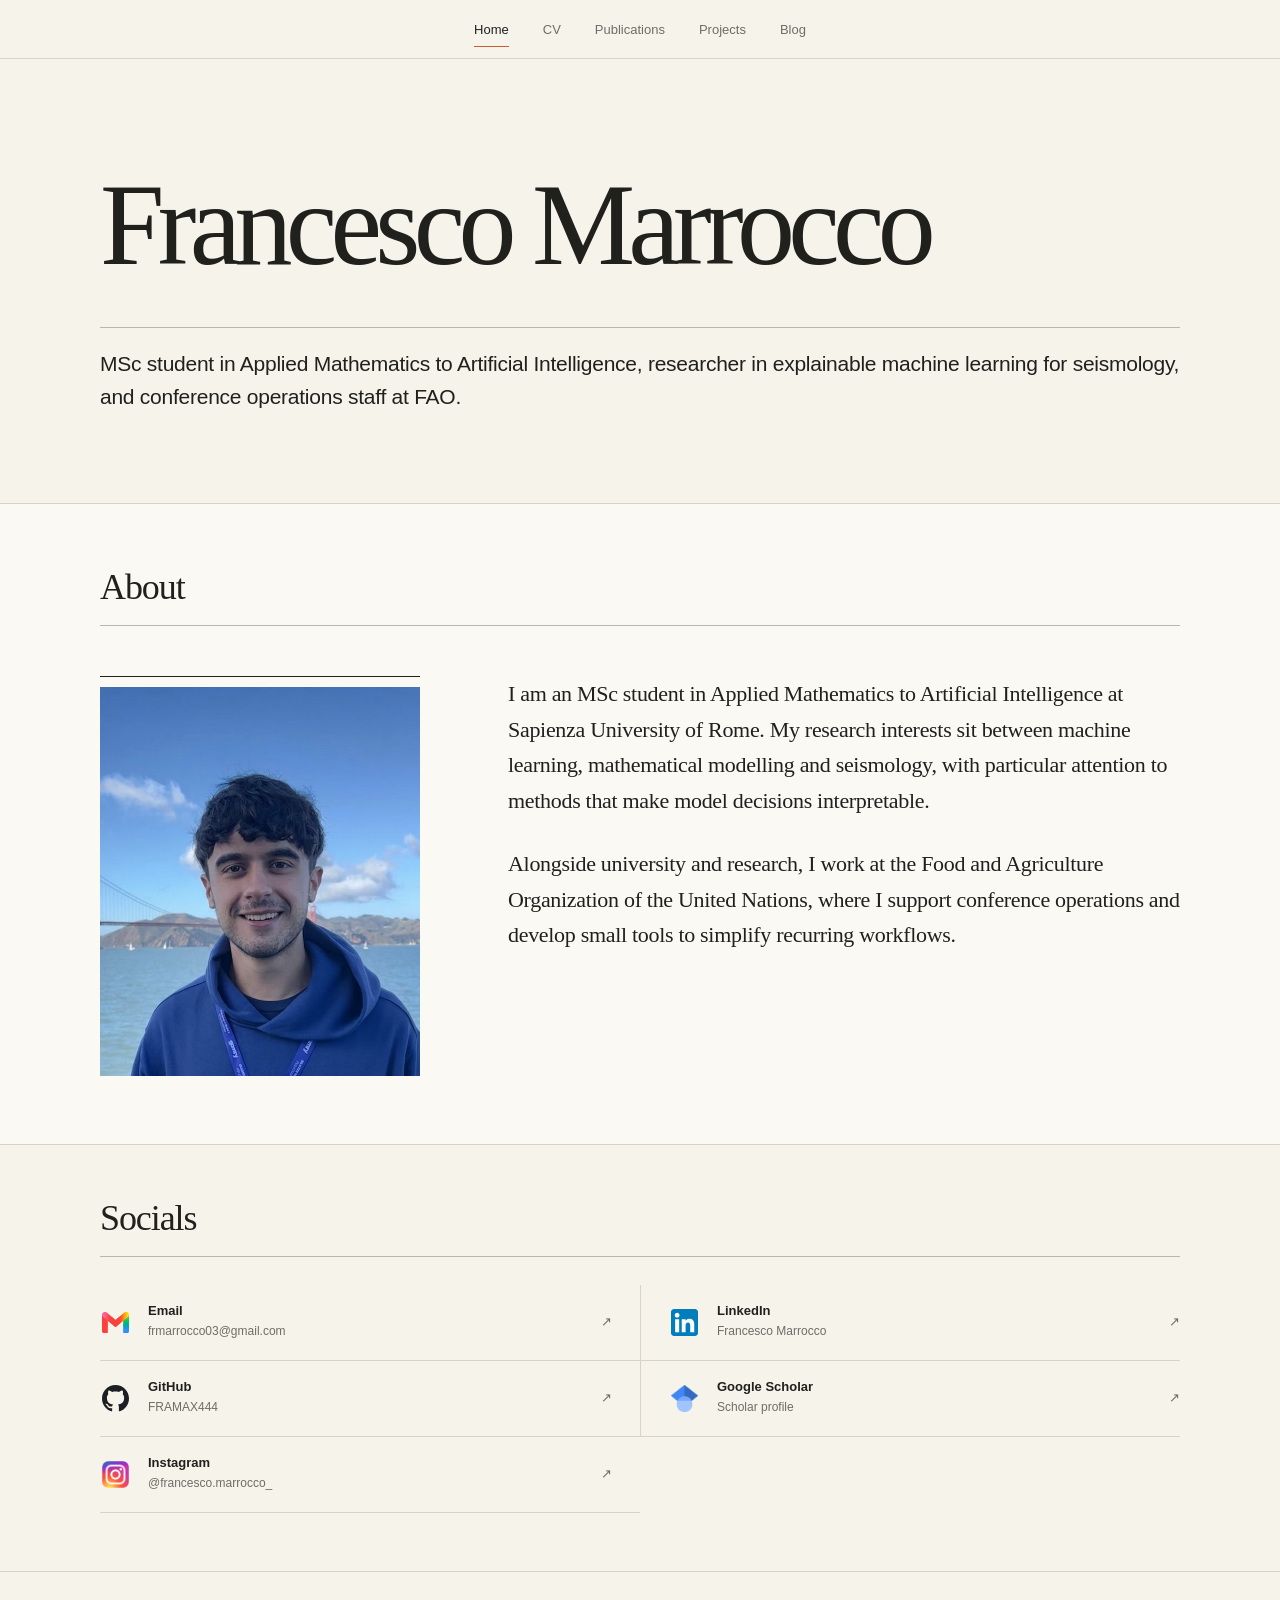
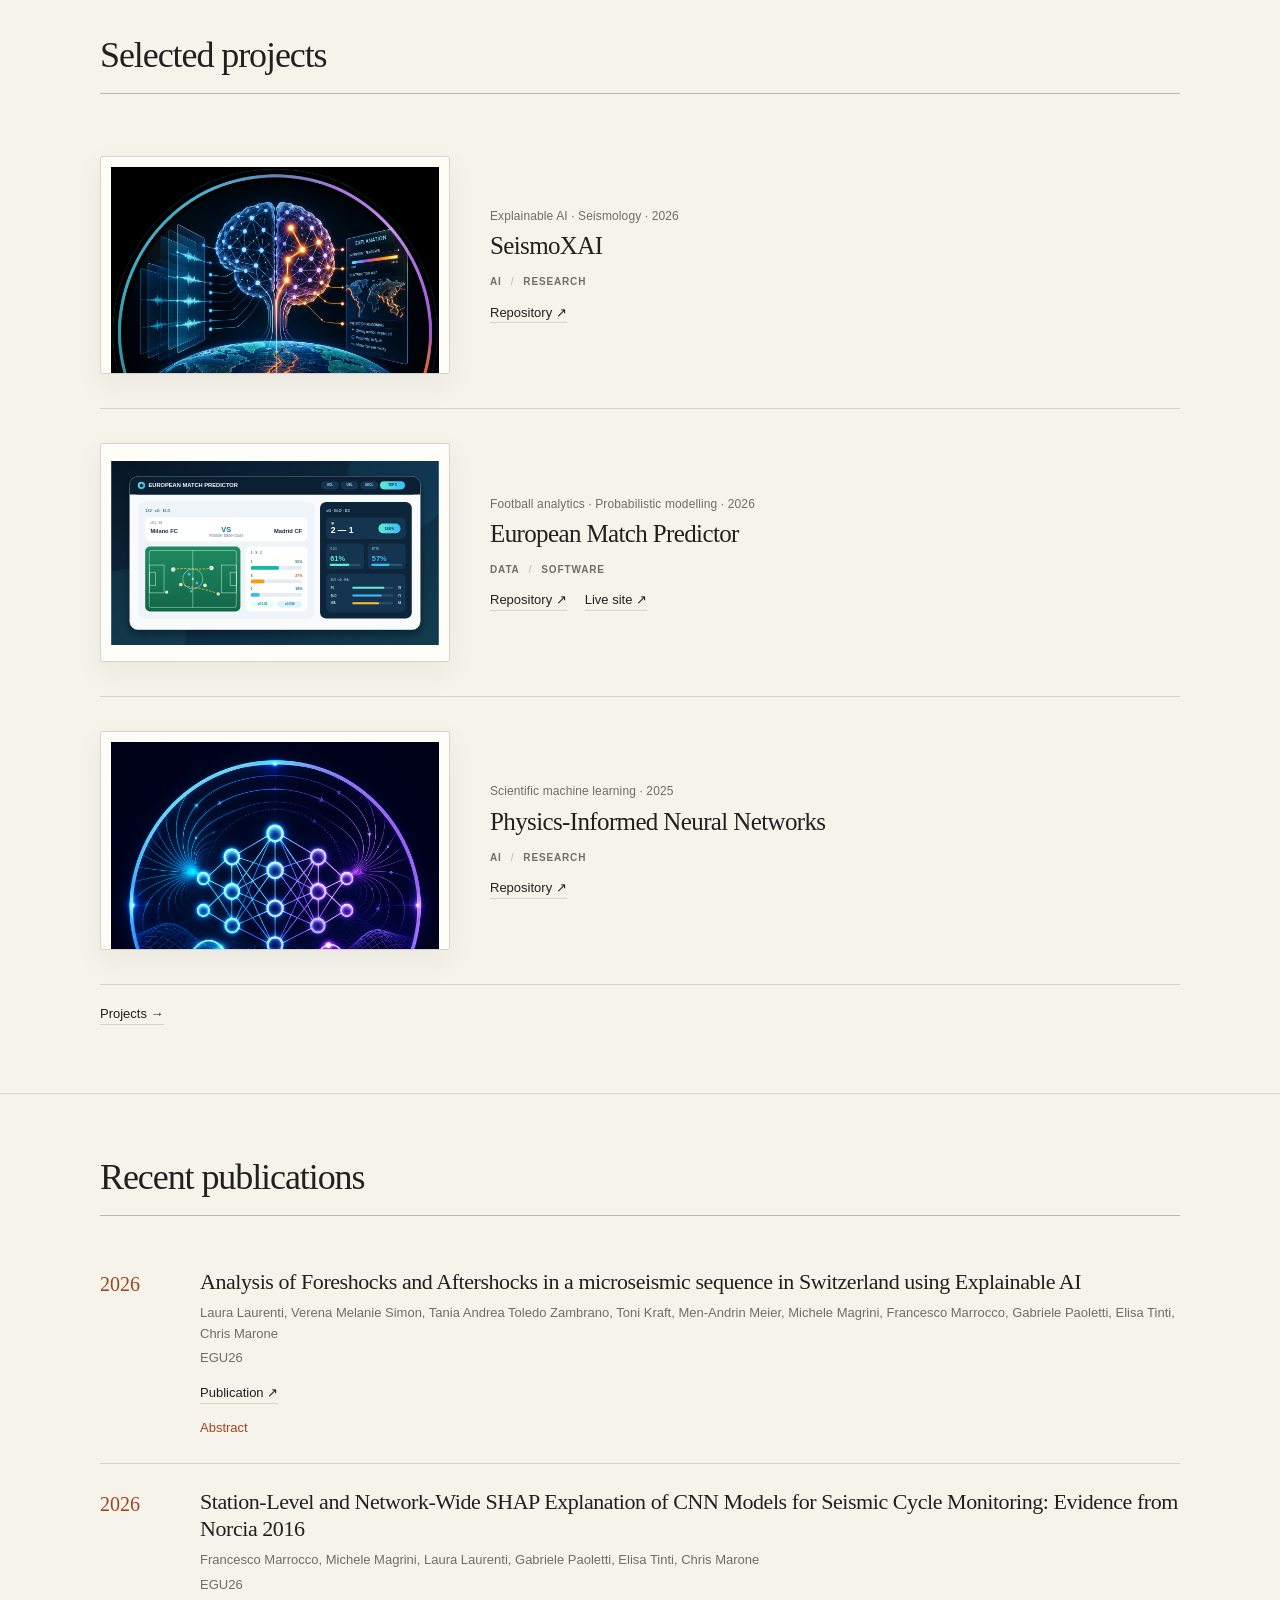
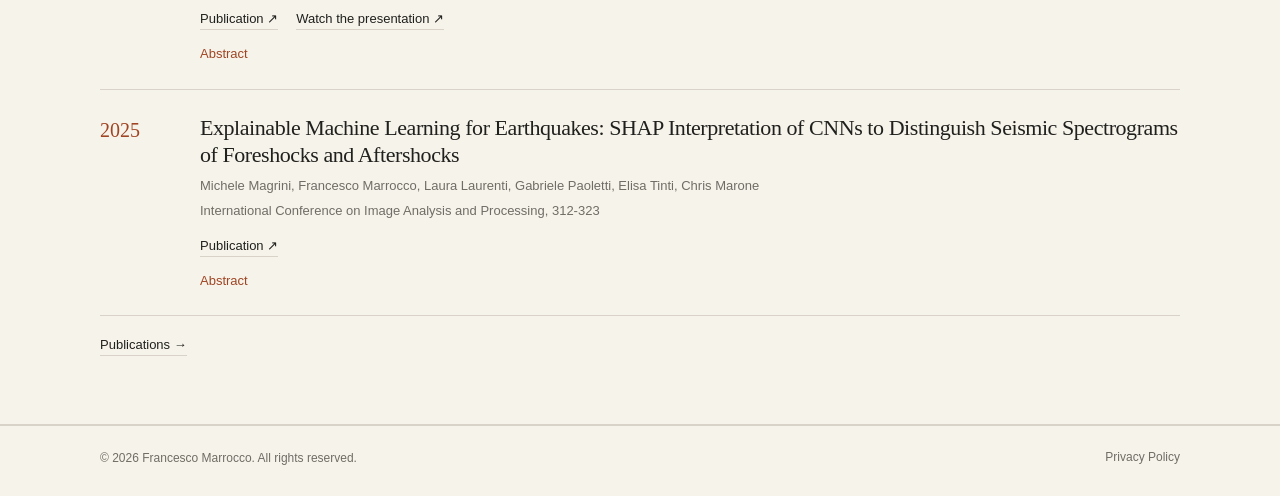
==== commit 453b5c52: "Bump responsive Home stylesheet" ====
--- a/index.html
+++ b/index.html
@@ -10,7 +10,7 @@
   <link rel="icon" type="image/svg+xml" href="favicon.svg">
   <link rel="stylesheet" href="assets/portfolio.css?v=20260811-5">
   <link rel="stylesheet" href="assets/visual-refresh.css?v=20260812-3">
-  <link rel="stylesheet" href="assets/home-signature.css?v=20260812-2">
+  <link rel="stylesheet" href="assets/home-signature.css?v=20260812-3">
   <script src="assets/portfolio.js?v=20260811-5" defer></script>
   <script src="assets/home-layout.js?v=20260812-1" defer></script>
 </head>
--- a/assets/home-signature.css
+++ b/assets/home-signature.css
@@ -1,8 +1,8 @@
-/* Home composition: typography-first hero, portrait belongs to the About story. */
+/* Home composition: spacious desktop typography, narrative portrait, full-bleed mobile image. */
 
 .hero {
   position: relative;
-  padding: clamp(88px, 10vw, 132px) 0 clamp(76px, 8vw, 104px);
+  padding: clamp(86px, 9vw, 126px) 0 clamp(72px, 7vw, 96px);
   border-bottom: 1px solid var(--line);
 }
 
@@ -13,55 +13,51 @@
 }
 
 .hero-copy {
-  display: grid;
-  grid-template-columns: minmax(0, 1fr) minmax(280px, 420px);
-  column-gap: clamp(42px, 8vw, 104px);
-  row-gap: clamp(38px, 5vw, 54px);
+  display: block;
   max-width: none;
   padding: 0;
 }
 
 .hero h1 {
-  grid-column: 1 / -1;
   max-width: none;
   margin: 0;
-  font-size: clamp(66px, 9.4vw, 114px);
+  font-size: clamp(70px, 9.6vw, 116px);
   line-height: .89;
   letter-spacing: -.058em;
 }
 
+/* On desktop the role is deliberately a full-width line of information. */
 .hero-role {
-  grid-column: 2;
   width: 100%;
   max-width: none;
-  margin: 0;
-  padding: 17px 0 0;
+  margin: clamp(38px, 4vw, 50px) 0 0;
+  padding: 20px 0 0;
   border-top: 1px solid var(--line-strong);
   color: var(--ink);
-  font-size: clamp(15.5px, 1.6vw, 18px);
-  line-height: 1.62;
-  letter-spacing: -.008em;
-}
-
-/* The photo is intentionally absent from the masthead. */
+  font-size: clamp(17px, 1.75vw, 21px);
+  line-height: 1.55;
+  letter-spacing: -.012em;
+  text-wrap: pretty;
+}
+
+/* The portrait belongs to About, not to the masthead. */
 .hero .hero-photo-wrap {
   display: none;
 }
 
-/* About follows the hero and carries the portrait in a more natural context. */
 #about {
   background: var(--paper-2);
 }
 
 #about .section-head {
-  margin-bottom: clamp(34px, 5vw, 52px);
+  margin-bottom: clamp(34px, 4.5vw, 50px);
 }
 
 .about-layout {
   display: grid;
-  grid-template-columns: minmax(190px, 238px) minmax(0, 1fr);
+  grid-template-columns: minmax(250px, 320px) minmax(0, 1fr);
   align-items: start;
-  gap: clamp(46px, 7vw, 86px);
+  gap: clamp(52px, 7vw, 88px);
 }
 
 .about-layout .about-portrait {
@@ -70,10 +66,10 @@
   width: 100%;
   min-height: 0;
   height: auto;
-  aspect-ratio: auto;
+  aspect-ratio: 4 / 5;
   margin: 0;
   padding: 10px 0 0;
-  overflow: visible;
+  overflow: hidden;
   border: 0;
   border-top: 1px solid var(--ink);
   border-radius: 0;
@@ -88,10 +84,11 @@
 
 .about-layout .hero-photo {
   position: static;
+  display: block;
   width: 100%;
-  height: auto;
+  height: 100%;
   max-height: none;
-  aspect-ratio: 4 / 5;
+  aspect-ratio: auto;
   object-fit: cover;
   object-position: center 22%;
   border: 0;
@@ -100,7 +97,7 @@
 }
 
 .about-copy {
-  max-width: 690px;
+  max-width: 700px;
   padding: 0;
 }
 
@@ -108,7 +105,7 @@
   margin: 0;
   color: var(--ink);
   font-family: Georgia, "Times New Roman", serif;
-  font-size: clamp(18px, 2vw, 22px);
+  font-size: clamp(19px, 2vw, 22px);
   line-height: 1.62;
   letter-spacing: -.014em;
 }
@@ -117,34 +114,30 @@
   margin-top: 1.25em;
 }
 
-/* Keep the next sections quieter after the stronger opening sequence. */
 #socials.home-section {
   padding-top: 54px;
   padding-bottom: 58px;
 }
 
-@media (max-width: 800px) {
+/* Tablet: retain the editorial split but reduce visual weight. */
+@media (max-width: 900px) {
   .hero {
-    padding: 72px 0 70px;
-  }
-
-  .hero-copy {
-    grid-template-columns: minmax(0, 1fr) minmax(250px, 360px);
-    column-gap: 44px;
-    row-gap: 38px;
-  }
-
-  .hero h1 {
-    font-size: clamp(58px, 10.8vw, 82px);
+    padding: 72px 0 68px;
+  }
+
+  .hero h1 {
+    font-size: clamp(58px, 10.4vw, 86px);
   }
 
   .hero-role {
-    font-size: 15.5px;
+    margin-top: 34px;
+    padding-top: 17px;
+    font-size: clamp(16px, 2.2vw, 18px);
   }
 
   .about-layout {
-    grid-template-columns: minmax(160px, 200px) minmax(0, 1fr);
-    gap: 42px;
+    grid-template-columns: minmax(190px, 235px) minmax(0, 1fr);
+    gap: 44px;
   }
 
   .about-copy p {
@@ -152,53 +145,68 @@
   }
 }
 
-@media (max-width: 620px) {
+/* Smartphone: text first, then a true edge-to-edge portrait moment. */
+@media (max-width: 680px) {
   .hero {
-    padding: 54px 0 56px;
-  }
-
-  .hero-copy {
-    display: block;
+    padding: 52px 0 54px;
   }
 
   .hero h1 {
     max-width: 100%;
-    font-size: clamp(48px, 14.4vw, 64px);
+    font-size: clamp(48px, 14.2vw, 64px);
     line-height: .93;
   }
 
   .hero-role {
     width: 100%;
-    margin-top: 32px;
+    margin-top: 30px;
     padding-top: 15px;
-    font-size: 15px;
+    font-size: 15.5px;
     line-height: 1.58;
   }
 
+  #about.home-section {
+    padding-bottom: 0;
+  }
+
   #about .section-head {
-    margin-bottom: 28px;
+    margin-bottom: 27px;
   }
 
   .about-layout {
-    grid-template-columns: 1fr;
+    display: flex;
+    flex-direction: column;
     gap: 0;
   }
 
   .about-copy {
     order: 1;
+    width: 100%;
     max-width: none;
   }
 
   .about-copy p {
     font-size: 17.5px;
-    line-height: 1.64;
+    line-height: 1.66;
   }
 
   .about-layout .about-portrait {
     order: 2;
-    width: min(42vw, 152px);
-    margin: 34px 0 0 auto;
-    padding-top: 8px;
+    width: 100vw;
+    height: clamp(460px, 78svh, 680px);
+    aspect-ratio: auto;
+    margin: 40px 0 0 calc(50% - 50vw);
+    padding: 0;
+    overflow: hidden;
+    border: 0;
+    background: var(--paper);
+  }
+
+  .about-layout .hero-photo {
+    width: 100%;
+    height: 100%;
+    object-fit: cover;
+    object-position: center 20%;
   }
 
   #socials.home-section {
@@ -207,12 +215,35 @@
   }
 }
 
-@media (max-width: 380px) {
-  .hero h1 {
-    font-size: 46px;
+@media (max-width: 420px) {
+  .hero {
+    padding-top: 46px;
+  }
+
+  .hero h1 {
+    font-size: clamp(45px, 14.5vw, 58px);
+  }
+
+  .hero-role {
+    font-size: 15px;
   }
 
   .about-copy p {
     font-size: 17px;
   }
-}
+
+  .about-layout .about-portrait {
+    height: clamp(430px, 76svh, 610px);
+  }
+}
+
+@media (max-width: 360px) {
+  .hero h1 {
+    font-size: 43px;
+  }
+
+  .about-layout .about-portrait {
+    height: 70svh;
+    min-height: 410px;
+  }
+}
